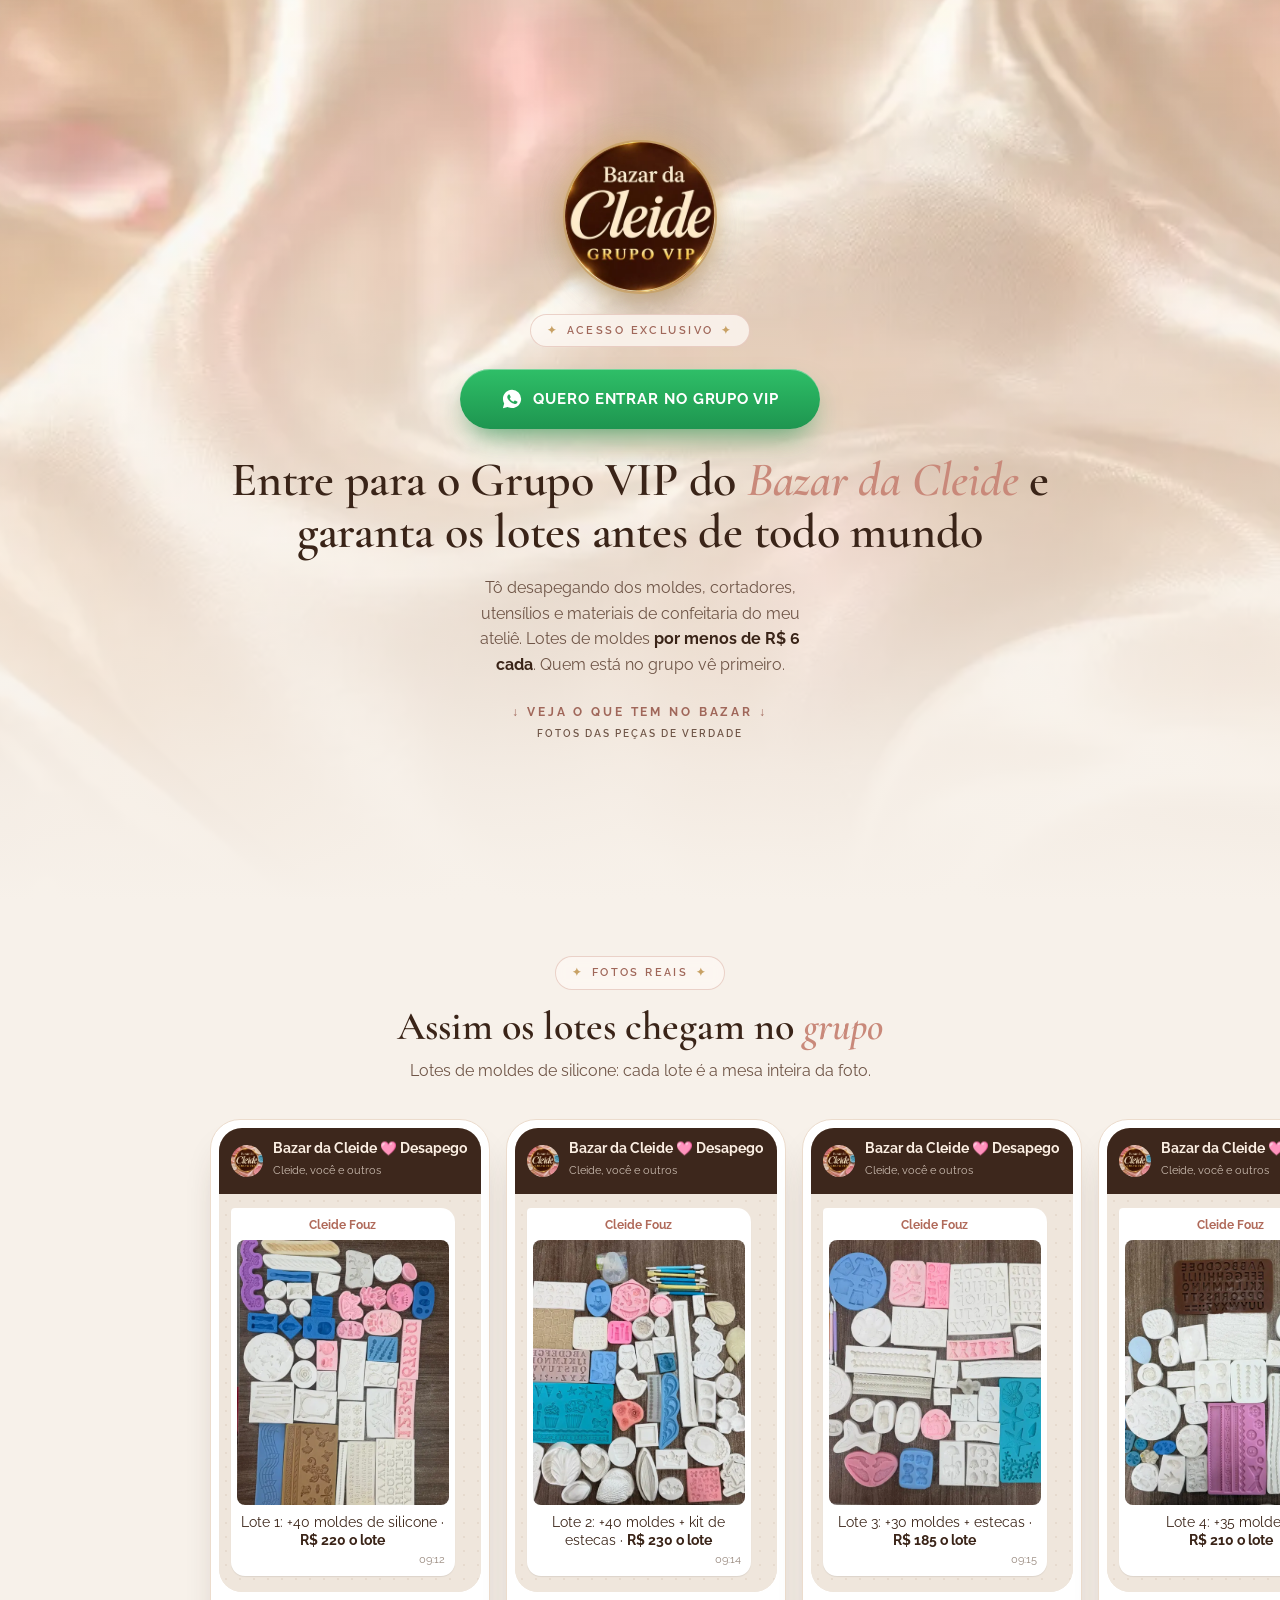
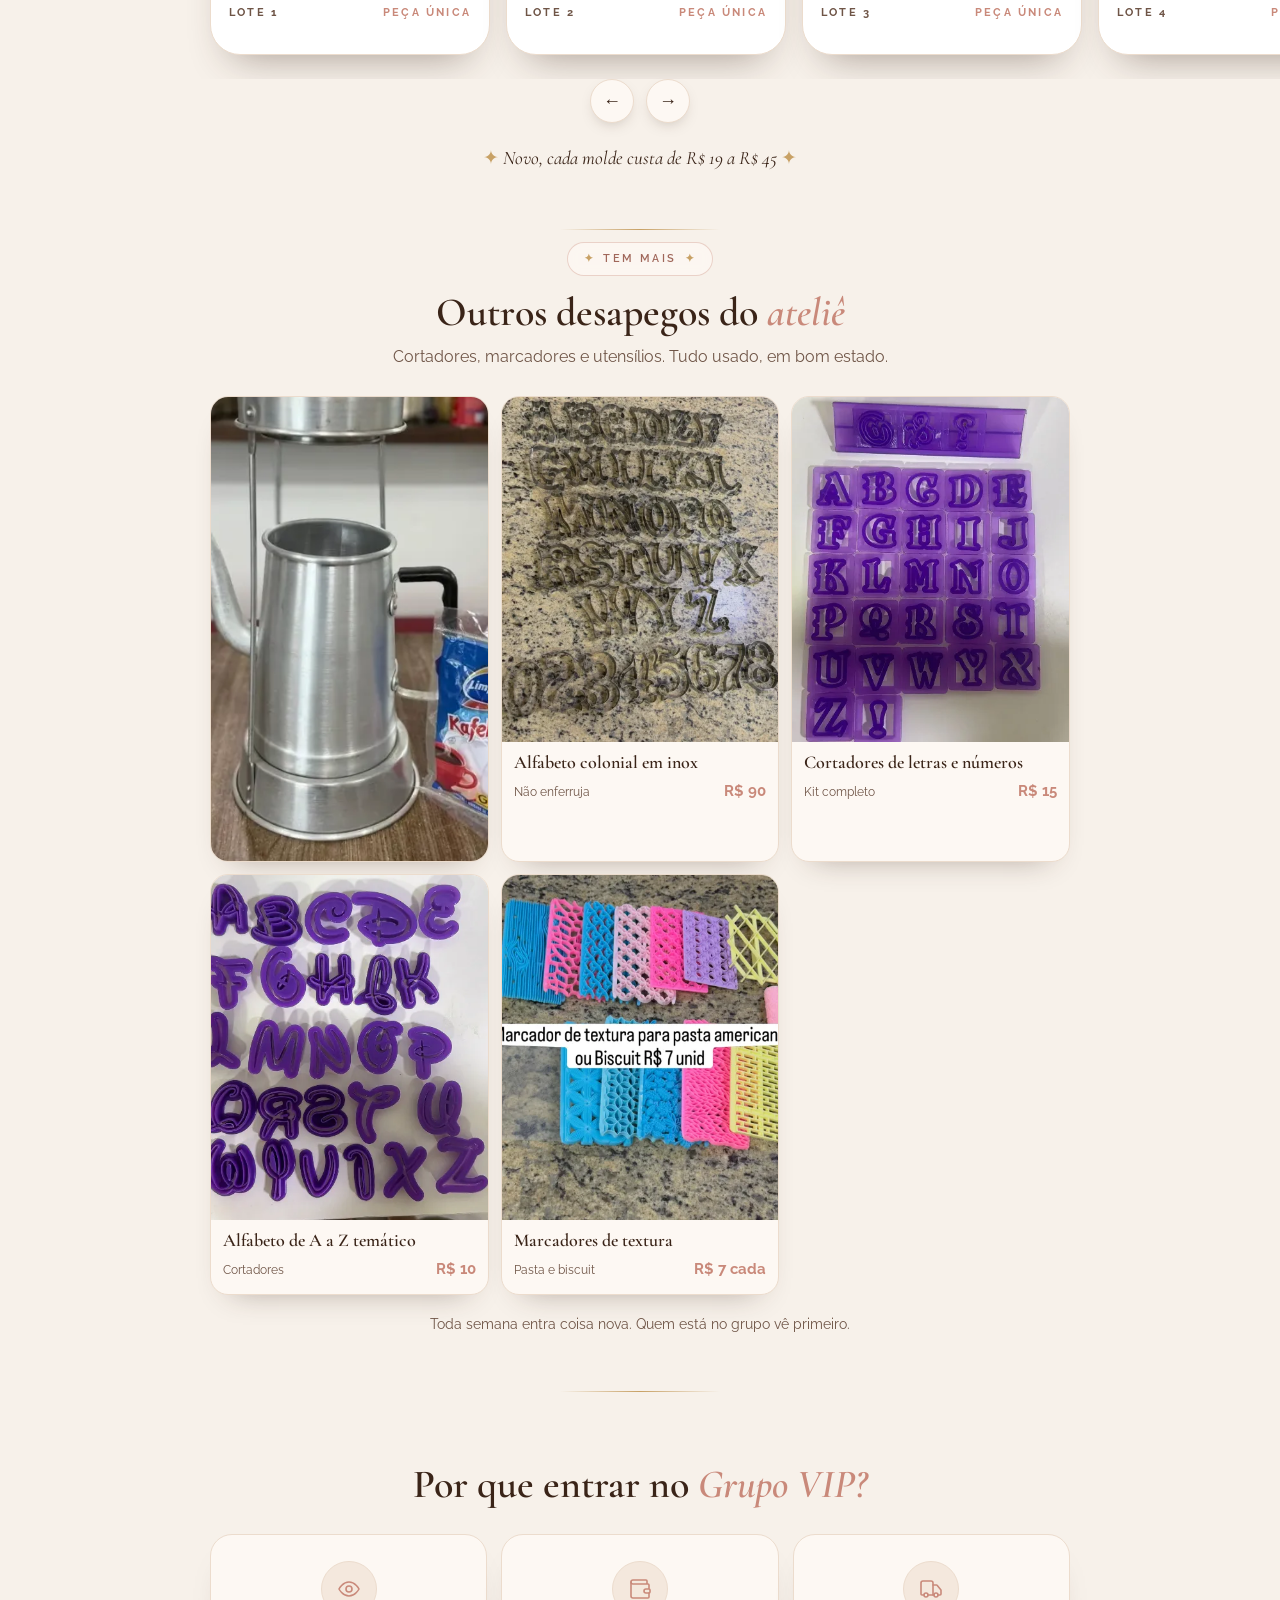
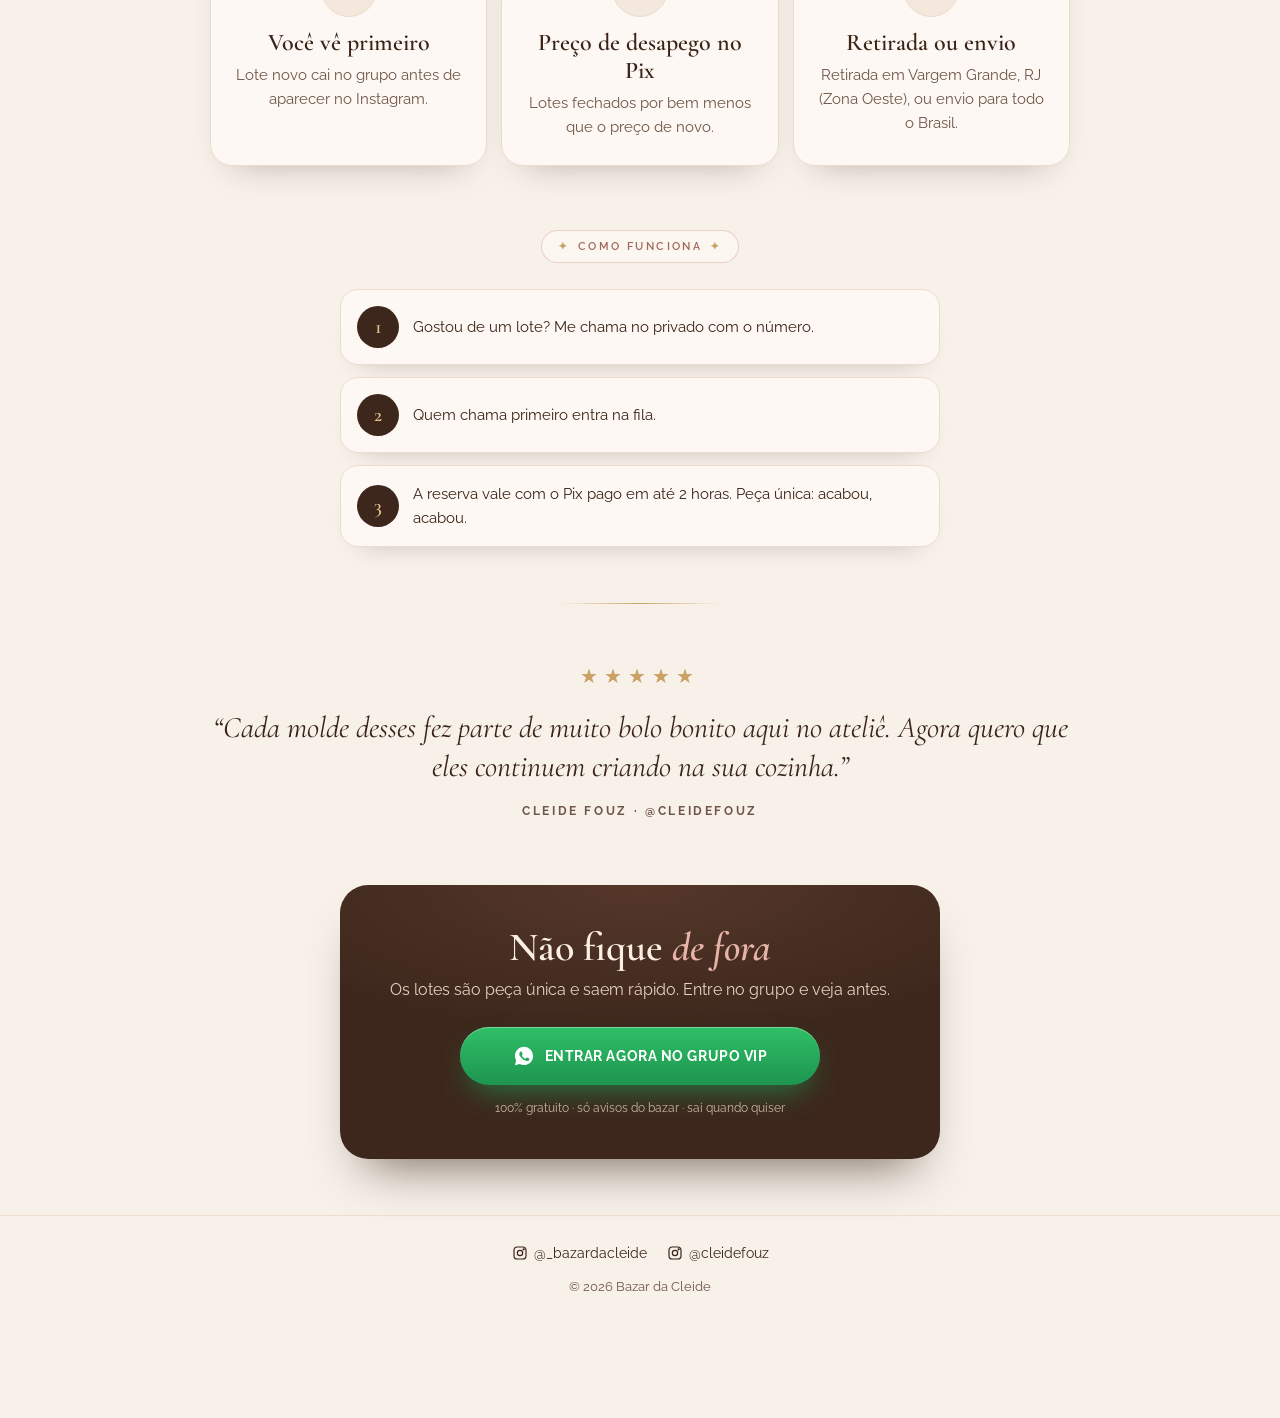
==== index.html @ f63dec1c "Página do Grupo VIP do Bazar da Cleide e imagens Co-Authored-By: Claude Opus 5.5 <noreply@anthropic." ====
<!doctype html>
<html lang="pt-BR">
<head>
<meta charset="utf-8">
<meta name="viewport" content="width=device-width, initial-scale=1, viewport-fit=cover">
<title>Bazar da Cleide · Grupo VIP no WhatsApp</title>
<meta name="description" content="Moldes, formas e materiais de confeitaria do ateliê da Cleide Fouz em lotes fechados, por menos de R$ 6 cada molde. Entre no Grupo VIP e veja primeiro.">
<meta name="theme-color" content="#f7f1ea">
<meta property="og:type" content="website">
<meta property="og:title" content="Grupo VIP · Bazar da Cleide">
<meta property="og:description" content="Lotes de moldes de confeitaria com preço de desapego. Quem está no grupo vê primeiro.">
<meta property="og:image" content="img/perfil.webp">
<link rel="preconnect" href="https://fonts.googleapis.com">
<link rel="preconnect" href="https://fonts.gstatic.com" crossorigin>
<link href="https://fonts.googleapis.com/css2?family=Cormorant+Garamond:ital,wght@0,500;0,600;0,700;1,500;1,600&family=Raleway:wght@400;500;600;700&display=swap" rel="stylesheet">
<link rel="preload" as="image" href="img/hero-seda.webp">

<script>
  /* ================= CONFIGURAÇÃO ================= */
  var GROUP_URL = "https://chat.whatsapp.com/COLE_AQUI";   // link de convite do grupo
  var PIXEL_ID  = "COLE_AQUI";                              // ID do pixel (conjunto de dados) da Meta
  /* ================================================ */
  var PIXEL_ON = /^\d{10,20}$/.test(PIXEL_ID);
  if (PIXEL_ON) {
    !function(f,b,e,v,n,t,s){if(f.fbq)return;n=f.fbq=function(){n.callMethod?
    n.callMethod.apply(n,arguments):n.queue.push(arguments)};if(!f._fbq)f._fbq=n;
    n.push=n;n.loaded=!0;n.version='2.0';n.queue=[];t=b.createElement(e);t.async=!0;
    t.src=v;s=b.getElementsByTagName(e)[0];s.parentNode.insertBefore(t,s)}(window,
    document,'script','https://connect.facebook.net/en_US/fbevents.js');
    fbq('init', PIXEL_ID);
    fbq('track', 'PageView');
  }
</script>

<style>
:root{
  --cream:#f7f1ea; --paper:#fdf8f3; --ink:#3a2418; --ink-soft:#6f5547;
  --rose:#c9897a; --rose-2:#e8b4a8; --gold:#c8a165; --line:#ecdccd;
  --wa:#25a85a; --wa-2:#1e9550; --choc:#3d271c;
}
*{box-sizing:border-box;margin:0;padding:0}
html{-webkit-text-size-adjust:100%;scroll-behavior:smooth}
body{background:var(--cream);color:var(--ink);font:16px/1.6 Raleway,-apple-system,"Segoe UI",Roboto,Arial,sans-serif;overflow-x:hidden}
img{display:block;max-width:100%}
.serif{font-family:"Cormorant Garamond",Georgia,serif}
em.accent{font-style:italic;color:var(--rose);font-weight:600}
.wrap{max-width:560px;margin:0 auto;padding:0 20px}

/* ---------- HERO ---------- */
.hero{position:relative;min-height:100svh;display:flex;align-items:center;text-align:center;overflow:hidden;isolation:isolate}
.hero-bg{position:absolute;inset:0;z-index:-2;background:url(img/hero-seda.webp) center/cover no-repeat;transform:scale(1.04);animation:drift 18s ease-in-out infinite alternate}
.hero::after{content:"";position:absolute;inset:0;z-index:-1;background:linear-gradient(180deg,rgba(247,241,234,.25) 0%,rgba(247,241,234,.55) 45%,rgba(247,241,234,.92) 85%,var(--cream) 100%)}
@keyframes drift{to{transform:scale(1.1) translate3d(-1.5%,1%,0)}}
.hero .wrap{padding-top:42px;padding-bottom:56px}

.seal{width:150px;height:150px;margin:0 auto 22px;border-radius:50%;object-fit:cover;
  box-shadow:0 0 0 2px rgba(200,161,101,.85),0 0 22px 4px rgba(232,190,120,.55),0 14px 34px -10px rgba(58,36,24,.6)}
.seal::before{content:"";position:absolute;inset:7px;border-radius:50%;border:1px solid rgba(232,200,150,.45)}
.seal span{display:block;color:#f2dcc0;font-family:"Cormorant Garamond",serif;line-height:1}
.seal .s1{font-size:11px;letter-spacing:.32em;text-transform:uppercase;color:#d8b98c}
.seal .s2{font-size:34px;font-style:italic;font-weight:600;margin:4px 0 5px;color:#fbe9d6}
.seal .s3{font-size:9px;letter-spacing:.34em;text-transform:uppercase;color:#d8b98c}

.pill{display:inline-flex;align-items:center;gap:8px;padding:7px 16px;border-radius:999px;font-size:11px;font-weight:600;letter-spacing:.22em;text-transform:uppercase;color:#a0675a;background:rgba(253,248,243,.8);border:1px solid rgba(201,137,122,.35);backdrop-filter:blur(6px)}
.pill i{font-style:normal;color:var(--gold)}

.btn{display:inline-flex;align-items:center;justify-content:center;gap:10px;text-decoration:none;color:#fff;font-weight:700;letter-spacing:.06em;text-transform:uppercase;font-size:15px;
  padding:18px 30px;border-radius:999px;background:linear-gradient(180deg,#2fbf68,var(--wa) 55%,var(--wa-2));
  box-shadow:0 14px 30px -10px rgba(30,149,80,.75),inset 0 1px 0 rgba(255,255,255,.35);transition:transform .15s ease}
.btn:active{transform:scale(.97)}
.btn svg{width:22px;height:22px;flex:none}
.btn.pulse{animation:glow 2.6s ease-in-out infinite}
@keyframes glow{0%,100%{box-shadow:0 14px 30px -10px rgba(30,149,80,.75),0 0 0 0 rgba(37,168,90,.35),inset 0 1px 0 rgba(255,255,255,.35)}50%{box-shadow:0 14px 30px -10px rgba(30,149,80,.75),0 0 0 12px rgba(37,168,90,0),inset 0 1px 0 rgba(255,255,255,.35)}}
.hero .btn{margin:22px 0 26px;width:100%;max-width:360px}

h1{font-family:"Cormorant Garamond",serif;font-weight:600;font-size:clamp(34px,9.6vw,48px);line-height:1.08;letter-spacing:-.005em}
.sub{margin:16px auto 0;max-width:34ch;color:var(--ink-soft);font-size:16px}
.sub b{color:var(--ink)}
.down{display:inline-block;margin-top:26px;text-decoration:none;font-size:12px;font-weight:700;letter-spacing:.24em;color:#a0675a}
.down small{display:block;font-size:10px;font-weight:600;letter-spacing:.2em;color:var(--ink-soft);margin-top:3px}

/* ---------- SECTIONS ---------- */
section{padding:56px 0}
.center{text-align:center}
h2{font-family:"Cormorant Garamond",serif;font-weight:600;font-size:clamp(30px,8vw,40px);line-height:1.1;margin-top:14px}
.lede{color:var(--ink-soft);margin-top:10px}
.rule{width:160px;height:1px;margin:0 auto;background:linear-gradient(90deg,transparent,var(--gold),transparent)}

/* carrossel em formato de celular */
.carousel{position:relative;margin-top:30px}
.track{display:flex;gap:16px;overflow-x:auto;scroll-snap-type:x mandatory;padding:6px 20px 24px;scrollbar-width:none;-webkit-overflow-scrolling:touch}
.track::-webkit-scrollbar{display:none}
.phone{flex:0 0 78%;max-width:300px;scroll-snap-align:center;border-radius:30px;padding:8px;background:#fff;border:1px solid var(--line);box-shadow:0 22px 40px -22px rgba(58,36,24,.45)}
.screen{border-radius:23px;overflow:hidden;background:#efe6dc}
.wa-top{display:flex;align-items:center;gap:10px;padding:12px 12px;background:var(--choc);color:#fbeee2}
.wa-ava{width:32px;height:32px;border-radius:50%;flex:none;display:grid;place-items:center;font-family:"Cormorant Garamond",serif;font-style:italic;font-weight:700;font-size:16px;color:var(--choc);background:linear-gradient(135deg,#f3d6cb,#e8b4a8)}
.wa-top>div{min-width:0;text-align:left}
.wa-top b{display:block;font-size:13.5px;line-height:1.2;white-space:nowrap;overflow:hidden;text-overflow:ellipsis}
.wa-top small{font-size:11px;opacity:.75}
.wa-body{padding:14px 12px 16px;background-color:#efe6dc;background-image:radial-gradient(rgba(150,110,80,.10) 1px,transparent 1.2px);background-size:14px 14px}
.bubble{background:#fff;border-radius:4px 14px 14px 14px;padding:6px 6px 8px;box-shadow:0 1px 1px rgba(0,0,0,.08);max-width:94%}
.bubble .who{font-size:11.5px;font-weight:700;color:#b06a5a;padding:2px 4px 6px}
.bubble img{width:100%;height:auto;aspect-ratio:4/5;object-fit:cover;border-radius:8px;background:#e9dfd3}
.bubble p{font-size:13.5px;padding:8px 4px 0;line-height:1.35}
.bubble p strong{white-space:nowrap}
.bubble time{display:block;text-align:right;font-size:10.5px;color:#9a8b80;padding:2px 4px 0}
.phone-foot{display:flex;justify-content:space-between;padding:12px 10px 6px;font-size:11px;font-weight:700;letter-spacing:.2em;text-transform:uppercase;color:var(--ink-soft)}
.phone-foot span:last-child{color:var(--rose)}
.arrows{display:flex;justify-content:center;gap:12px}
.arrows button{width:44px;height:44px;border-radius:50%;border:1px solid var(--line);background:var(--paper);color:var(--ink);font-size:18px;cursor:pointer;box-shadow:0 6px 16px -8px rgba(58,36,24,.35)}
.note{margin-top:20px;font-family:"Cormorant Garamond",serif;font-style:italic;font-size:19px;color:var(--ink)}
.note i{font-style:normal;color:var(--gold)}

.cards{display:grid;gap:14px;margin-top:28px}
.card{background:var(--paper);border:1px solid var(--line);border-radius:22px;padding:26px 22px;text-align:center;box-shadow:0 18px 34px -24px rgba(58,36,24,.4)}
.ic{width:56px;height:56px;margin:0 auto 12px;border-radius:50%;display:grid;place-items:center;background:#f4e8dd;border:1px solid var(--line);color:var(--rose)}
.ic svg{width:24px;height:24px}
.card h3{font-family:"Cormorant Garamond",serif;font-weight:600;font-size:24px;line-height:1.15}
.card p{color:var(--ink-soft);font-size:15px;margin-top:6px}

.steps{display:grid;gap:12px;margin-top:26px;text-align:left}
.step{display:flex;gap:14px;align-items:center;background:var(--paper);border:1px solid var(--line);border-radius:18px;padding:16px;box-shadow:0 14px 28px -22px rgba(58,36,24,.4)}
.step .n{flex:none;width:42px;height:42px;border-radius:50%;display:grid;place-items:center;background:var(--choc);color:#e3c08e;font-family:"Cormorant Garamond",serif;font-weight:600;font-size:20px}
.step p{font-size:15px}

.quote{font-family:"Cormorant Garamond",serif;font-style:italic;font-size:clamp(23px,6.4vw,30px);line-height:1.3;margin-top:16px}
.stars{color:var(--gold);letter-spacing:6px;font-size:20px}
.sig{margin-top:16px;font-size:12px;font-weight:700;letter-spacing:.22em;text-transform:uppercase;color:var(--ink-soft)}

.final{background:radial-gradient(120% 90% at 50% 0%,#55372a 0%,var(--choc) 60%);color:#f8ebde;border-radius:28px;padding:40px 22px;text-align:center;box-shadow:0 30px 50px -26px rgba(58,36,24,.7)}
.final h2{margin-top:0;color:#fbefe3}
.final h2 em{color:var(--rose-2)}
.final p{color:#e6d3c3;margin-top:8px}
.final .btn{margin-top:24px;width:100%;max-width:360px;font-size:14px;letter-spacing:.04em;padding:18px 18px;white-space:nowrap}
.final small{display:block;margin-top:14px;font-size:12px;color:#cdb6a3}

footer{border-top:1px solid var(--line);padding:26px 0 120px;text-align:center;font-size:14px;color:var(--ink-soft)}
footer a{color:var(--ink);text-decoration:none;display:inline-flex;align-items:center;gap:6px;margin:0 8px}
footer svg{width:16px;height:16px}
footer p{margin-top:10px;font-size:13px}


/* outros desapegos */
.grid{display:grid;grid-template-columns:1fr 1fr;gap:12px;margin-top:26px;text-align:left}
.item{background:var(--paper);border:1px solid var(--line);border-radius:18px;overflow:hidden;box-shadow:0 16px 30px -22px rgba(58,36,24,.45)}
.item img{width:100%;height:auto;aspect-ratio:4/5;object-fit:cover;background:#e9dfd3}
.item div{padding:10px 12px 13px}
.item h3{font-family:"Cormorant Garamond",serif;font-weight:600;font-size:18px;line-height:1.15}
.item p{display:flex;justify-content:space-between;align-items:baseline;margin-top:6px;font-size:12px;color:var(--ink-soft)}
.item p b{font-size:15px;color:var(--rose);font-weight:700}
.item.wide{grid-column:1/-1;display:grid;grid-template-columns:44% 1fr}
.item.wide img{height:100%;aspect-ratio:auto}
.item.wide div{display:flex;flex-direction:column;justify-content:center}
.more{margin-top:18px;font-size:14px;color:var(--ink-soft)}
@media (min-width:760px){.grid{grid-template-columns:repeat(3,1fr)}.item.wide{grid-column:auto;display:block}}

/* barra fixa */
.sticky{position:fixed;left:0;right:0;bottom:0;z-index:20;padding:12px 16px calc(12px + env(safe-area-inset-bottom));
  background:linear-gradient(to top,rgba(247,241,234,.98) 60%,rgba(247,241,234,0));transform:translateY(110%);transition:transform .3s ease}
.sticky.on{transform:none}
.sticky .btn{width:100%;max-width:520px;margin:0 auto;display:flex;padding:16px 20px;font-size:14px}

/* animação de entrada */
.reveal{opacity:0;transform:translateY(22px);transition:opacity .8s ease,transform .8s ease}
.reveal.in{opacity:1;transform:none}
@media (prefers-reduced-motion:reduce){.reveal{opacity:1;transform:none;transition:none}.hero-bg,.btn.pulse{animation:none}}

@media (min-width:760px){
  .wrap{max-width:900px}
  .cards{grid-template-columns:repeat(3,1fr)}
  .steps,.final{max-width:600px;margin-left:auto;margin-right:auto}
  .track{justify-content:flex-start;padding-left:calc(50% - 450px + 20px)}
  .phone{flex-basis:280px}
  .sticky{display:none}
}
</style>
</head>
<body>

<header class="hero">
  <div class="hero-bg" aria-hidden="true"></div>
  <div class="wrap">
    <img class="seal reveal" src="img/selo.webp" width="320" height="320" alt="Bazar da Cleide · Grupo VIP" fetchpriority="high">
    <span class="pill reveal"><i>✦</i> Acesso exclusivo <i>✦</i></span><br>
    <a class="btn pulse js-join reveal" id="heroBtn" href="#">
      <svg viewBox="0 0 24 24" fill="currentColor" aria-hidden="true"><path d="M12.04 2C6.58 2 2.13 6.45 2.13 11.91c0 1.75.46 3.45 1.32 4.95L2.05 22l5.25-1.38a9.9 9.9 0 0 0 4.74 1.21h.01c5.46 0 9.91-4.45 9.91-9.91A9.85 9.85 0 0 0 12.04 2Zm5.8 14.04c-.24.68-1.42 1.3-1.95 1.35-.5.05-.97.23-3.27-.68-2.77-1.09-4.52-3.92-4.66-4.1-.13-.18-1.11-1.48-1.11-2.82 0-1.34.7-2 .95-2.27.24-.27.53-.34.71-.34h.51c.16 0 .38-.06.6.46.23.54.77 1.87.84 2 .07.14.11.3.02.48-.09.18-.14.3-.27.45-.14.16-.29.36-.41.48-.14.14-.28.29-.12.56.16.27.71 1.17 1.52 1.9 1.05.93 1.93 1.22 2.2 1.36.27.14.43.11.59-.07.16-.18.68-.79.86-1.06.18-.27.36-.23.61-.14.25.09 1.58.75 1.85.88.27.14.45.2.52.32.07.11.07.66-.17 1.33Z"/></svg>
      Quero entrar no Grupo VIP
    </a>
    <h1 class="reveal">Entre para o Grupo VIP do <em class="accent">Bazar da Cleide</em> e garanta os lotes antes de todo mundo</h1>
    <p class="sub reveal">Tô desapegando dos moldes, cortadores, utensílios e materiais de confeitaria do meu ateliê. Lotes de moldes <b>por menos de R$ 6 cada</b>. Quem está no grupo vê primeiro.</p>
    <a class="down reveal" href="#lotes">↓ VEJA O QUE TEM NO BAZAR ↓<small>FOTOS DAS PEÇAS DE VERDADE</small></a>
  </div>
</header>

<section id="lotes" class="center">
  <div class="wrap">
    <span class="pill reveal"><i>✦</i> Fotos reais <i>✦</i></span>
    <h2 class="reveal">Assim os lotes chegam no <em class="accent">grupo</em></h2>
    <p class="lede reveal">Lotes de moldes de silicone: cada lote é a mesa inteira da foto.</p>
  </div>
  <div class="carousel reveal">
    <div class="track" id="track"></div>
    <div class="arrows"><button type="button" id="prev" aria-label="Lote anterior">←</button><button type="button" id="next" aria-label="Próximo lote">→</button></div>
  </div>
  <p class="note reveal"><i>✦</i> Novo, cada molde custa de R$ 19 a R$ 45 <i>✦</i></p>
</section>

<div class="rule"></div>

<section class="center" style="padding-top:12px">
  <div class="wrap">
    <span class="pill reveal"><i>✦</i> Tem mais <i>✦</i></span>
    <h2 class="reveal">Outros desapegos do <em class="accent">ateliê</em></h2>
    <p class="lede reveal">Cortadores, marcadores e utensílios. Tudo usado, em bom estado.</p>
    <div class="grid">
      <article class="item wide reveal"><img src="img/item-cafe.webp" width="432" height="540" alt="Kit café coado 5 litros com chaleira, suporte e coador" loading="lazy"><div><h3>Kit café coado 5 litros</h3><p style="display:block">Chaleira + suporte + coador. Ideal pra festa, igreja e evento.</p><p><span>Peça única</span><b>R$ 150</b></p></div></article>
      <article class="item reveal"><img src="img/item-alfabeto-inox.webp" width="432" height="540" alt="Alfabeto colonial de cortadores em inox" loading="lazy"><div><h3>Alfabeto colonial em inox</h3><p><span>Não enferruja</span><b>R$ 90</b></p></div></article>
      <article class="item reveal"><img src="img/item-cortadores-letras-numeros.webp" width="432" height="540" alt="Kit de cortadores de letras e números" loading="lazy"><div><h3>Cortadores de letras e números</h3><p><span>Kit completo</span><b>R$ 15</b></p></div></article>
      <article class="item reveal"><img src="img/item-alfabeto-tematico.webp" width="432" height="540" alt="Cortadores de plástico do alfabeto de A a Z" loading="lazy"><div><h3>Alfabeto de A a Z temático</h3><p><span>Cortadores</span><b>R$ 10</b></p></div></article>
      <article class="item reveal"><img src="img/item-marcadores-textura.webp" width="432" height="540" alt="Marcadores de textura para pasta americana e biscuit" loading="lazy"><div><h3>Marcadores de textura</h3><p><span>Pasta e biscuit</span><b>R$ 7 cada</b></p></div></article>
    </div>
    <p class="more reveal">Toda semana entra coisa nova. Quem está no grupo vê primeiro.</p>
  </div>
</section>

<div class="rule"></div>

<section class="center">
  <div class="wrap">
    <h2 class="reveal">Por que entrar no <em class="accent">Grupo VIP?</em></h2>
    <div class="cards">
      <div class="card reveal"><div class="ic"><svg viewBox="0 0 24 24" fill="none" stroke="currentColor" stroke-width="1.6" stroke-linecap="round" stroke-linejoin="round"><path d="M2 12s3.6-7 10-7 10 7 10 7-3.6 7-10 7S2 12 2 12Z"/><circle cx="12" cy="12" r="3"/></svg></div><h3>Você vê primeiro</h3><p>Lote novo cai no grupo antes de aparecer no Instagram.</p></div>
      <div class="card reveal"><div class="ic"><svg viewBox="0 0 24 24" fill="none" stroke="currentColor" stroke-width="1.6" stroke-linecap="round" stroke-linejoin="round"><path d="M19 7V4a1 1 0 0 0-1-1H5a2 2 0 0 0 0 4h15a1 1 0 0 1 1 1v4h-3a2 2 0 0 0 0 4h3a1 1 0 0 0 1-1v-2a1 1 0 0 0-1-1"/><path d="M3 5v14a2 2 0 0 0 2 2h15a1 1 0 0 0 1-1v-4"/></svg></div><h3>Preço de desapego no Pix</h3><p>Lotes fechados por bem menos que o preço de novo.</p></div>
      <div class="card reveal"><div class="ic"><svg viewBox="0 0 24 24" fill="none" stroke="currentColor" stroke-width="1.6" stroke-linecap="round" stroke-linejoin="round"><path d="M14 18V6a2 2 0 0 0-2-2H4a2 2 0 0 0-2 2v11a1 1 0 0 0 1 1h2"/><path d="M15 18H9"/><path d="M19 18h2a1 1 0 0 0 1-1v-3.65a1 1 0 0 0-.22-.62l-3.48-4.35A1 1 0 0 0 17.52 8H14"/><circle cx="17" cy="18" r="2"/><circle cx="7" cy="18" r="2"/></svg></div><h3>Retirada ou envio</h3><p>Retirada em Vargem Grande, RJ (Zona Oeste), ou envio para todo o Brasil.</p></div>
    </div>
  </div>
</section>

<section class="center" style="padding-top:8px">
  <div class="wrap">
    <span class="pill reveal"><i>✦</i> Como funciona <i>✦</i></span>
    <div class="steps">
      <div class="step reveal"><span class="n">1</span><p>Gostou de um lote? Me chama no privado com o número.</p></div>
      <div class="step reveal"><span class="n">2</span><p>Quem chama primeiro entra na fila.</p></div>
      <div class="step reveal"><span class="n">3</span><p>A reserva vale com o Pix pago em até 2 horas. Peça única: acabou, acabou.</p></div>
    </div>
  </div>
</section>

<div class="rule"></div>

<section class="center">
  <div class="wrap">
    <div class="stars reveal">★★★★★</div>
    <p class="quote reveal">“Cada molde desses fez parte de muito bolo bonito aqui no ateliê. Agora quero que eles continuem criando na sua cozinha.”</p>
    <p class="sig reveal">Cleide Fouz · @cleidefouz</p>
  </div>
</section>

<section style="padding-top:8px">
  <div class="wrap">
    <div class="final reveal">
      <h2>Não fique <em>de fora</em></h2>
      <p>Os lotes são peça única e saem rápido. Entre no grupo e veja antes.</p>
      <a class="btn pulse js-join" href="#">
        <svg viewBox="0 0 24 24" fill="currentColor" aria-hidden="true"><path d="M12.04 2C6.58 2 2.13 6.45 2.13 11.91c0 1.75.46 3.45 1.32 4.95L2.05 22l5.25-1.38a9.9 9.9 0 0 0 4.74 1.21h.01c5.46 0 9.91-4.45 9.91-9.91A9.85 9.85 0 0 0 12.04 2Zm5.8 14.04c-.24.68-1.42 1.3-1.95 1.35-.5.05-.97.23-3.27-.68-2.77-1.09-4.52-3.92-4.66-4.1-.13-.18-1.11-1.48-1.11-2.82 0-1.34.7-2 .95-2.27.24-.27.53-.34.71-.34h.51c.16 0 .38-.06.6.46.23.54.77 1.87.84 2 .07.14.11.3.02.48-.09.18-.14.3-.27.45-.14.16-.29.36-.41.48-.14.14-.28.29-.12.56.16.27.71 1.17 1.52 1.9 1.05.93 1.93 1.22 2.2 1.36.27.14.43.11.59-.07.16-.18.68-.79.86-1.06.18-.27.36-.23.61-.14.25.09 1.58.75 1.85.88.27.14.45.2.52.32.07.11.07.66-.17 1.33Z"/></svg>
        Entrar agora no Grupo VIP
      </a>
      <small>100% gratuito · só avisos do bazar · sai quando quiser</small>
    </div>
  </div>
</section>

<footer>
  <a href="https://www.instagram.com/_bazardacleide/" target="_blank" rel="noopener"><svg viewBox="0 0 24 24" fill="none" stroke="currentColor" stroke-width="1.8"><rect x="3" y="3" width="18" height="18" rx="5"/><circle cx="12" cy="12" r="4"/><circle cx="17.5" cy="6.5" r=".8" fill="currentColor"/></svg>@_bazardacleide</a>
  <a href="https://www.instagram.com/cleidefouz/" target="_blank" rel="noopener"><svg viewBox="0 0 24 24" fill="none" stroke="currentColor" stroke-width="1.8"><rect x="3" y="3" width="18" height="18" rx="5"/><circle cx="12" cy="12" r="4"/><circle cx="17.5" cy="6.5" r=".8" fill="currentColor"/></svg>@cleidefouz</a>
  <p>© 2026 Bazar da Cleide</p>
</footer>

<div class="sticky" id="sticky"><a class="btn js-join" href="#">
  <svg viewBox="0 0 24 24" fill="currentColor" aria-hidden="true"><path d="M12.04 2C6.58 2 2.13 6.45 2.13 11.91c0 1.75.46 3.45 1.32 4.95L2.05 22l5.25-1.38a9.9 9.9 0 0 0 4.74 1.21h.01c5.46 0 9.91-4.45 9.91-9.91A9.85 9.85 0 0 0 12.04 2Zm5.8 14.04c-.24.68-1.42 1.3-1.95 1.35-.5.05-.97.23-3.27-.68-2.77-1.09-4.52-3.92-4.66-4.1-.13-.18-1.11-1.48-1.11-2.82 0-1.34.7-2 .95-2.27.24-.27.53-.34.71-.34h.51c.16 0 .38-.06.6.46.23.54.77 1.87.84 2 .07.14.11.3.02.48-.09.18-.14.3-.27.45-.14.16-.29.36-.41.48-.14.14-.28.29-.12.56.16.27.71 1.17 1.52 1.9 1.05.93 1.93 1.22 2.2 1.36.27.14.43.11.59-.07.16-.18.68-.79.86-1.06.18-.27.36-.23.61-.14.25.09 1.58.75 1.85.88.27.14.45.2.52.32.07.11.07.66-.17 1.33Z"/></svg>
  Entrar no Grupo VIP</a></div>

<script>
(function(){
  var LOTES = [
    ["+40 moldes de silicone", "R$ 220"],
    ["+40 moldes + kit de estecas", "R$ 230"],
    ["+30 moldes + estecas", "R$ 185"],
    ["+35 moldes", "R$ 210"],
    ["+35 moldes + estecas + tapete de textura", "R$ 199"],
    ["+30 moldes + 9 estecas", "R$ 190"]
  ];
  var horas = ["09:12","09:14","09:15","09:17","09:18","09:20"];
  var track = document.getElementById('track'), html = '';
  LOTES.forEach(function(l,i){
    var n = i+1;
    html += '<article class="phone"><div class="screen">'+
      '<div class="wa-top"><img class="wa-ava" src="img/perfil.webp" width="32" height="32" alt="" loading="lazy"><div><b>Bazar da Cleide 🩷 Desapego</b><small>Cleide, você e outros</small></div></div>'+
      '<div class="wa-body"><div class="bubble"><div class="who">Cleide Fouz</div>'+
      '<img src="img/lote'+n+'.webp" width="560" height="700" alt="Foto real do lote '+n+'"'+(n>1?' loading="lazy"':'')+'>'+
      '<p>Lote '+n+': '+l[0]+' · <strong>'+l[1]+' o lote</strong></p><time>'+horas[i]+'</time></div></div>'+
      '</div><div class="phone-foot"><span>Lote '+n+'</span><span>Peça única</span></div></article>';
  });
  track.innerHTML = html;
  function step(d){ var c = track.querySelector('.phone'); track.scrollBy({left:d*(c.offsetWidth+16),behavior:'smooth'}); }
  document.getElementById('prev').onclick = function(){step(-1)};
  document.getElementById('next').onclick = function(){step(1)};

  // botões -> pixel + WhatsApp
  var sent = false;
  document.querySelectorAll('.js-join').forEach(function(a){
    a.href = GROUP_URL;
    a.addEventListener('click', function(e){
      e.preventDefault();
      if (PIXEL_ON && window.fbq && !sent){
        sent = true;
        fbq('track','Lead',{content_name:'Grupo VIP WhatsApp Bazar da Cleide'});
        fbq('track','Contact');
      }
      setTimeout(function(){ window.location.href = GROUP_URL; }, 300);
    });
  });

  // animações e barra fixa
  if ('IntersectionObserver' in window){
    var io = new IntersectionObserver(function(es){ es.forEach(function(e){ if(e.isIntersecting){ e.target.classList.add('in'); io.unobserve(e.target);} }); },{threshold:.12});
    document.querySelectorAll('.reveal').forEach(function(el){ io.observe(el); });
    var sticky = document.getElementById('sticky');
    new IntersectionObserver(function(es){ var e=es[0]; sticky.classList.toggle('on', !e.isIntersecting && e.boundingClientRect.top < 0); }).observe(document.getElementById('heroBtn'));
  } else {
    document.querySelectorAll('.reveal').forEach(function(el){ el.classList.add('in'); });
  }
})();
</script>
</body>
</html>
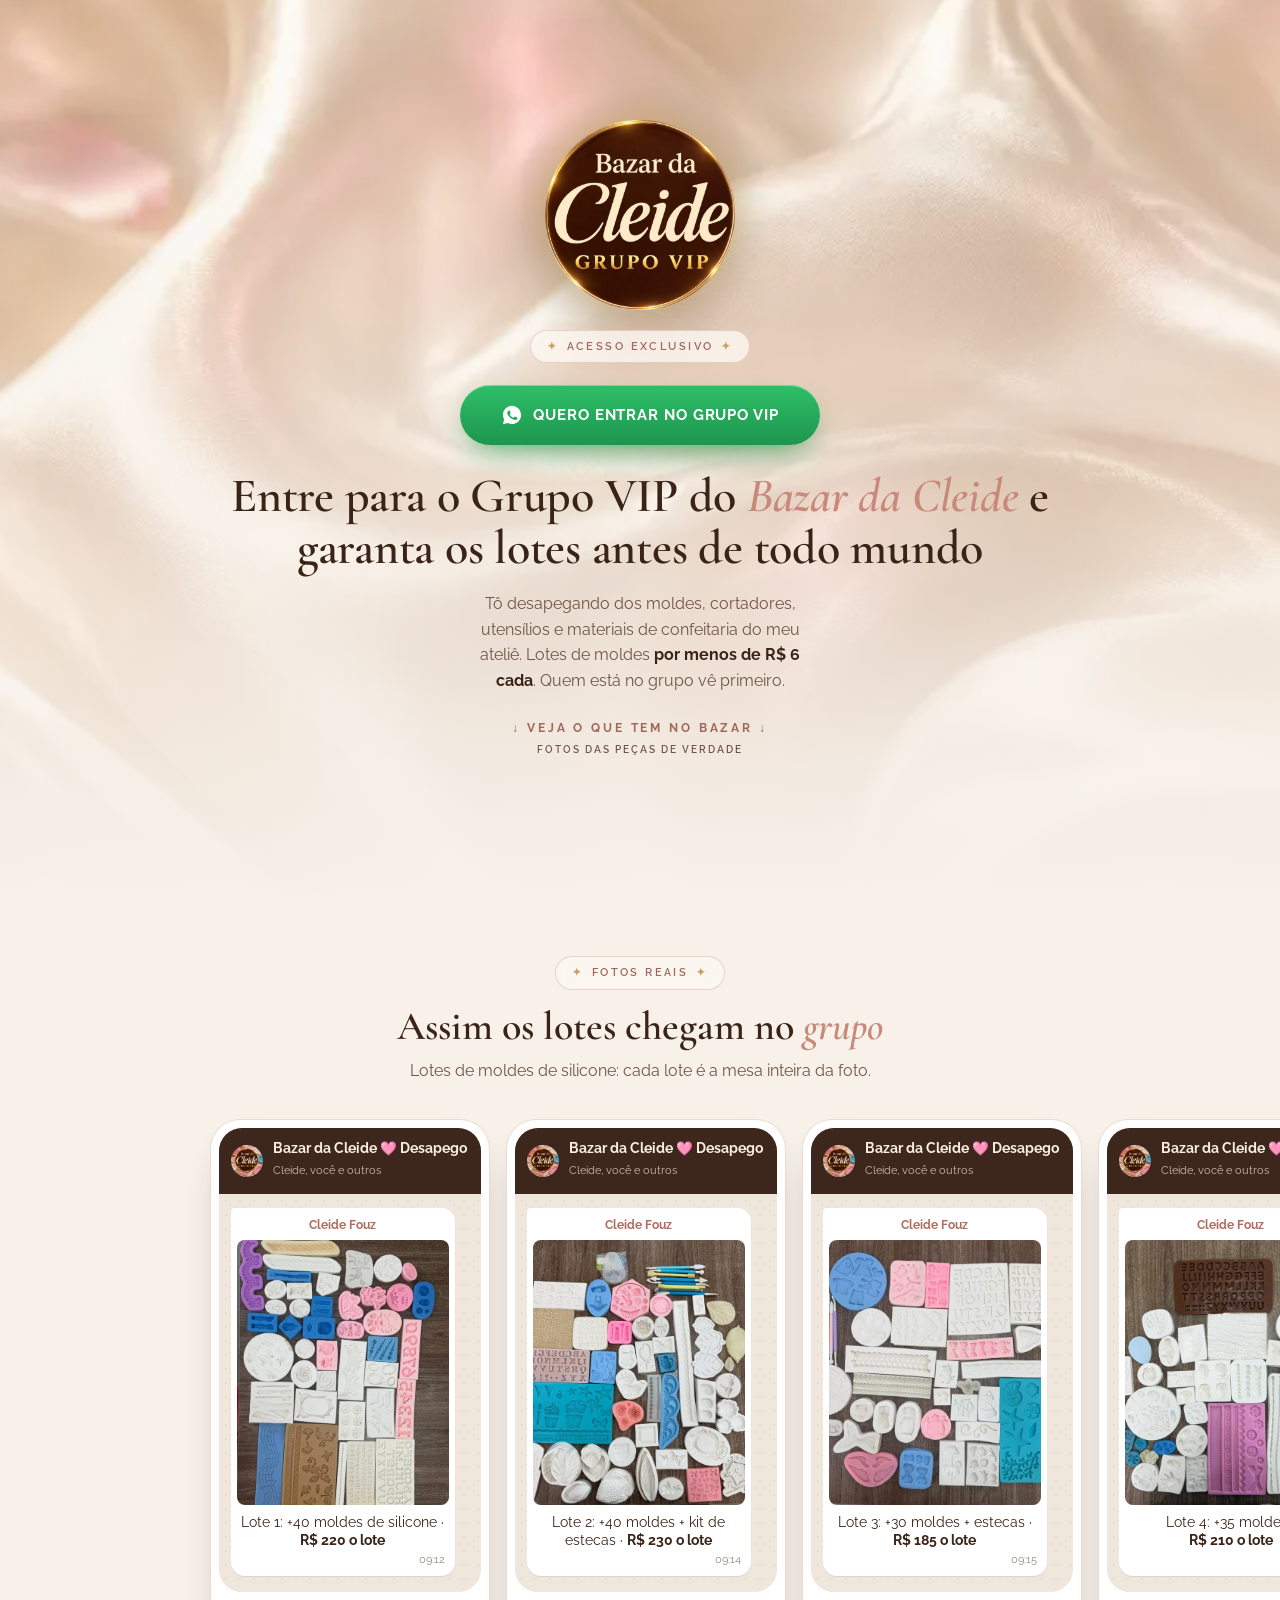
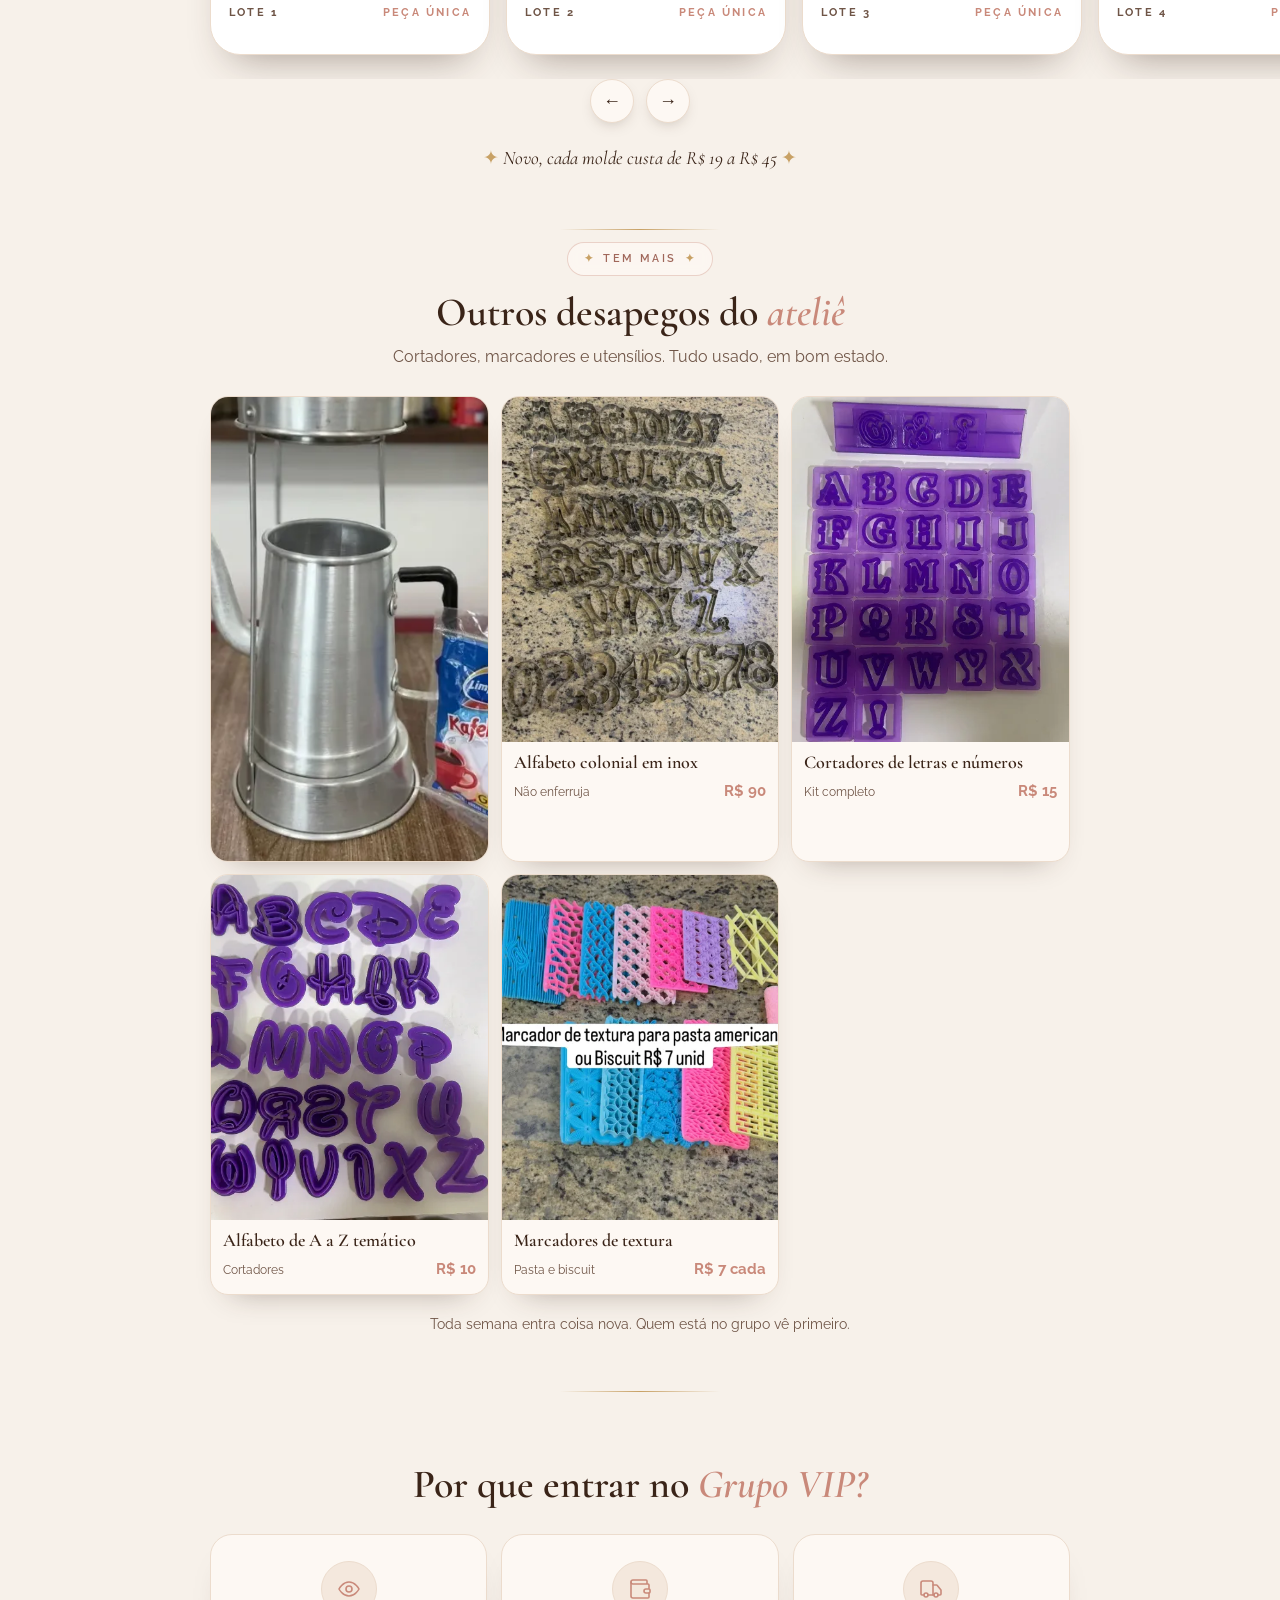
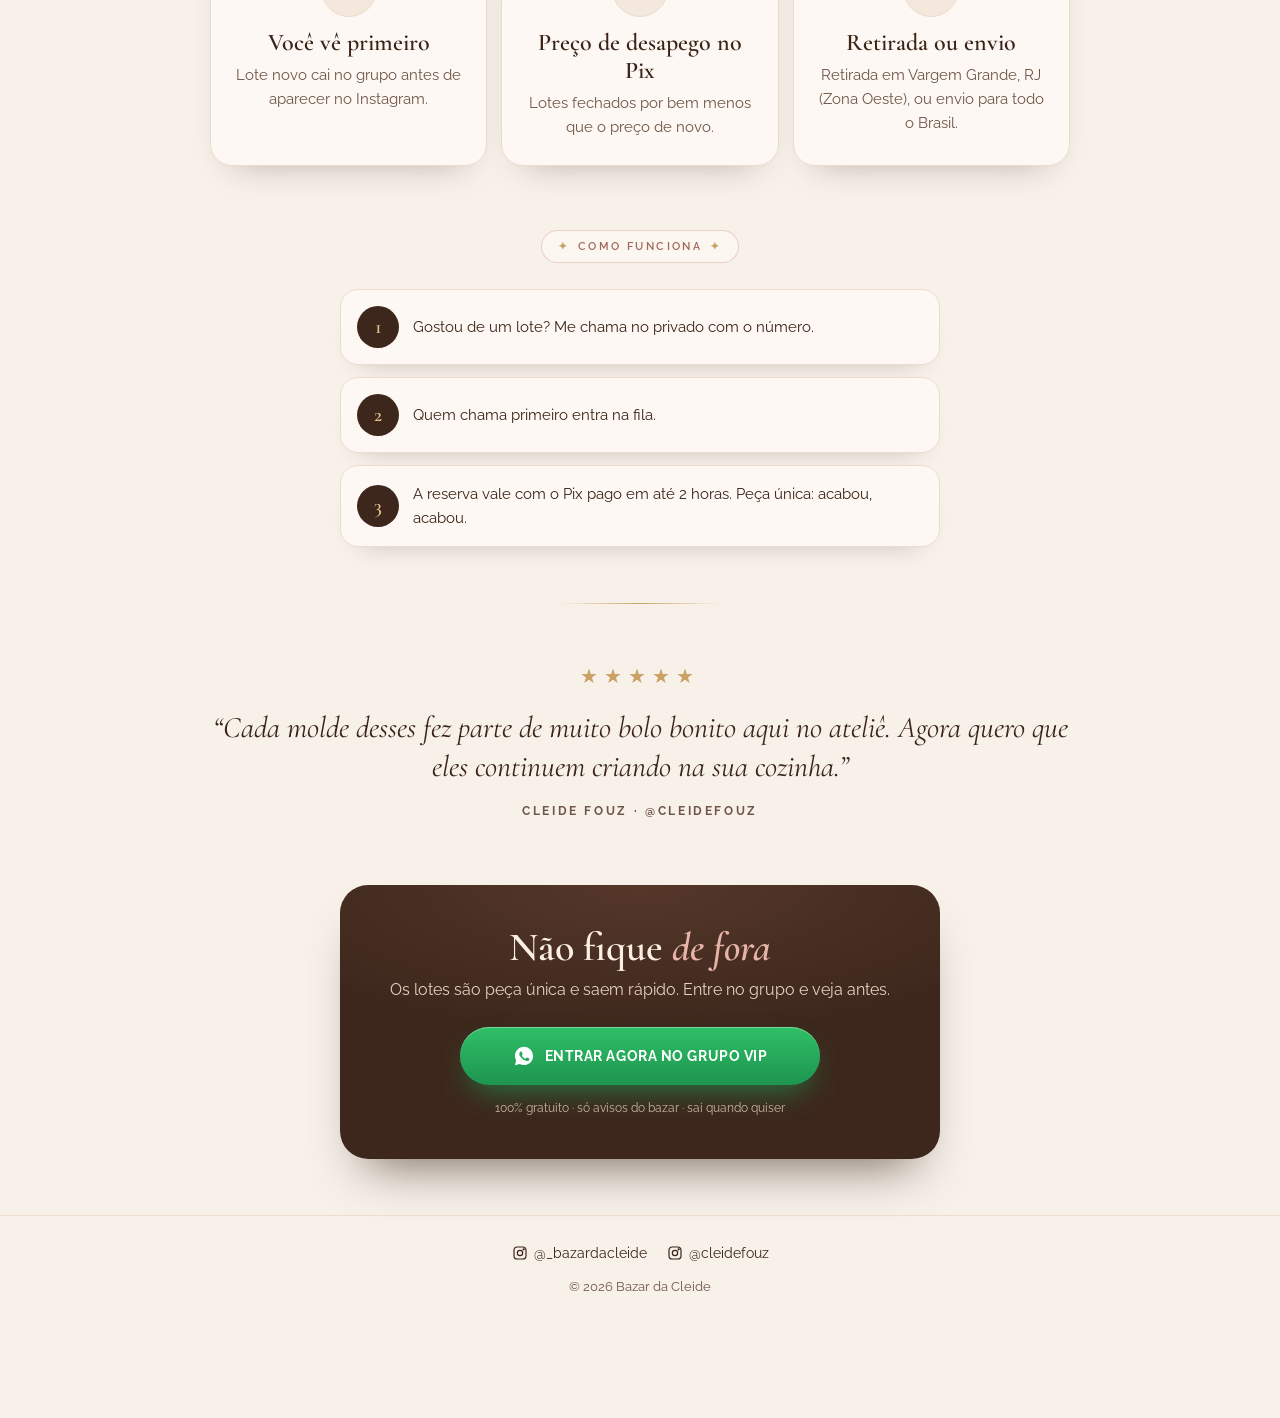
==== commit e315ef6b: "Selo redondo sem corte, maior, e hero em tela cheia Co-Authored-By: Claude Opus 5.5 <noreply@anthrop" ====
--- a/index.html
+++ b/index.html
@@ -39,7 +39,8 @@
   --wa:#25a85a; --wa-2:#1e9550; --choc:#3d271c;
 }
 *{box-sizing:border-box;margin:0;padding:0}
-html{-webkit-text-size-adjust:100%;scroll-behavior:smooth}
+html{-webkit-text-size-adjust:100%;scroll-behavior:smooth;background:var(--cream)}
+html,body{width:100%;min-height:100%;margin:0}
 body{background:var(--cream);color:var(--ink);font:16px/1.6 Raleway,-apple-system,"Segoe UI",Roboto,Arial,sans-serif;overflow-x:hidden}
 img{display:block;max-width:100%}
 .serif{font-family:"Cormorant Garamond",Georgia,serif}
@@ -51,15 +52,10 @@
 .hero-bg{position:absolute;inset:0;z-index:-2;background:url(img/hero-seda.webp) center/cover no-repeat;transform:scale(1.04);animation:drift 18s ease-in-out infinite alternate}
 .hero::after{content:"";position:absolute;inset:0;z-index:-1;background:linear-gradient(180deg,rgba(247,241,234,.25) 0%,rgba(247,241,234,.55) 45%,rgba(247,241,234,.92) 85%,var(--cream) 100%)}
 @keyframes drift{to{transform:scale(1.1) translate3d(-1.5%,1%,0)}}
-.hero .wrap{padding-top:42px;padding-bottom:56px}
-
-.seal{width:150px;height:150px;margin:0 auto 22px;border-radius:50%;object-fit:cover;
-  box-shadow:0 0 0 2px rgba(200,161,101,.85),0 0 22px 4px rgba(232,190,120,.55),0 14px 34px -10px rgba(58,36,24,.6)}
-.seal::before{content:"";position:absolute;inset:7px;border-radius:50%;border:1px solid rgba(232,200,150,.45)}
-.seal span{display:block;color:#f2dcc0;font-family:"Cormorant Garamond",serif;line-height:1}
-.seal .s1{font-size:11px;letter-spacing:.32em;text-transform:uppercase;color:#d8b98c}
-.seal .s2{font-size:34px;font-style:italic;font-weight:600;margin:4px 0 5px;color:#fbe9d6}
-.seal .s3{font-size:9px;letter-spacing:.34em;text-transform:uppercase;color:#d8b98c}
+.hero{width:100%;min-height:100vh;min-height:100svh}
+.hero .wrap{width:100%;padding-top:max(28px,env(safe-area-inset-top));padding-bottom:48px}
+
+.seal{width:190px;height:190px;margin:0 auto 20px;display:block;filter:drop-shadow(0 0 18px rgba(232,190,120,.6)) drop-shadow(0 14px 22px rgba(58,36,24,.35))}
 
 .pill{display:inline-flex;align-items:center;gap:8px;padding:7px 16px;border-radius:999px;font-size:11px;font-weight:600;letter-spacing:.22em;text-transform:uppercase;color:#a0675a;background:rgba(253,248,243,.8);border:1px solid rgba(201,137,122,.35);backdrop-filter:blur(6px)}
 .pill i{font-style:normal;color:var(--gold)}
@@ -180,7 +176,7 @@
 <header class="hero">
   <div class="hero-bg" aria-hidden="true"></div>
   <div class="wrap">
-    <img class="seal reveal" src="img/selo.webp" width="320" height="320" alt="Bazar da Cleide · Grupo VIP" fetchpriority="high">
+    <img class="seal reveal" src="img/selo.webp" width="600" height="600" alt="Bazar da Cleide · Grupo VIP" fetchpriority="high">
     <span class="pill reveal"><i>✦</i> Acesso exclusivo <i>✦</i></span><br>
     <a class="btn pulse js-join reveal" id="heroBtn" href="#">
       <svg viewBox="0 0 24 24" fill="currentColor" aria-hidden="true"><path d="M12.04 2C6.58 2 2.13 6.45 2.13 11.91c0 1.75.46 3.45 1.32 4.95L2.05 22l5.25-1.38a9.9 9.9 0 0 0 4.74 1.21h.01c5.46 0 9.91-4.45 9.91-9.91A9.85 9.85 0 0 0 12.04 2Zm5.8 14.04c-.24.68-1.42 1.3-1.95 1.35-.5.05-.97.23-3.27-.68-2.77-1.09-4.52-3.92-4.66-4.1-.13-.18-1.11-1.48-1.11-2.82 0-1.34.7-2 .95-2.27.24-.27.53-.34.71-.34h.51c.16 0 .38-.06.6.46.23.54.77 1.87.84 2 .07.14.11.3.02.48-.09.18-.14.3-.27.45-.14.16-.29.36-.41.48-.14.14-.28.29-.12.56.16.27.71 1.17 1.52 1.9 1.05.93 1.93 1.22 2.2 1.36.27.14.43.11.59-.07.16-.18.68-.79.86-1.06.18-.27.36-.23.61-.14.25.09 1.58.75 1.85.88.27.14.45.2.52.32.07.11.07.66-.17 1.33Z"/></svg>
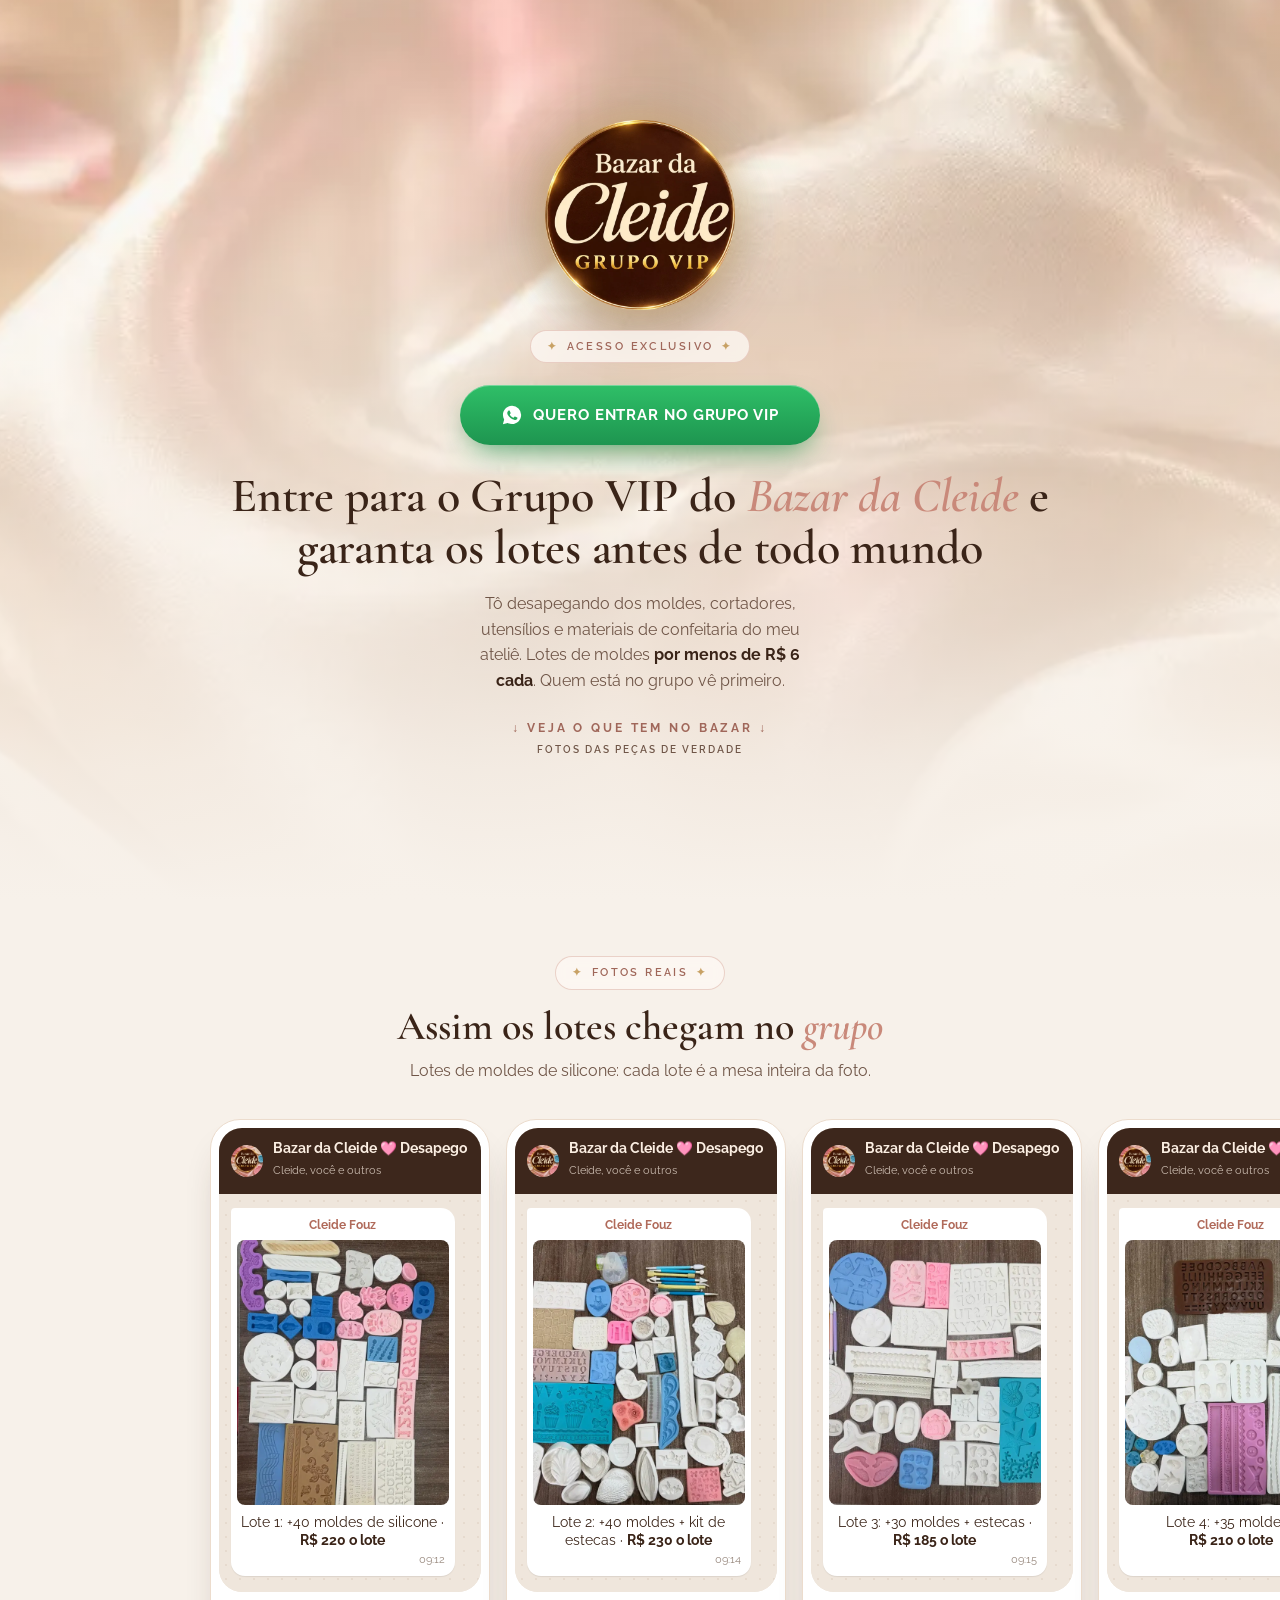
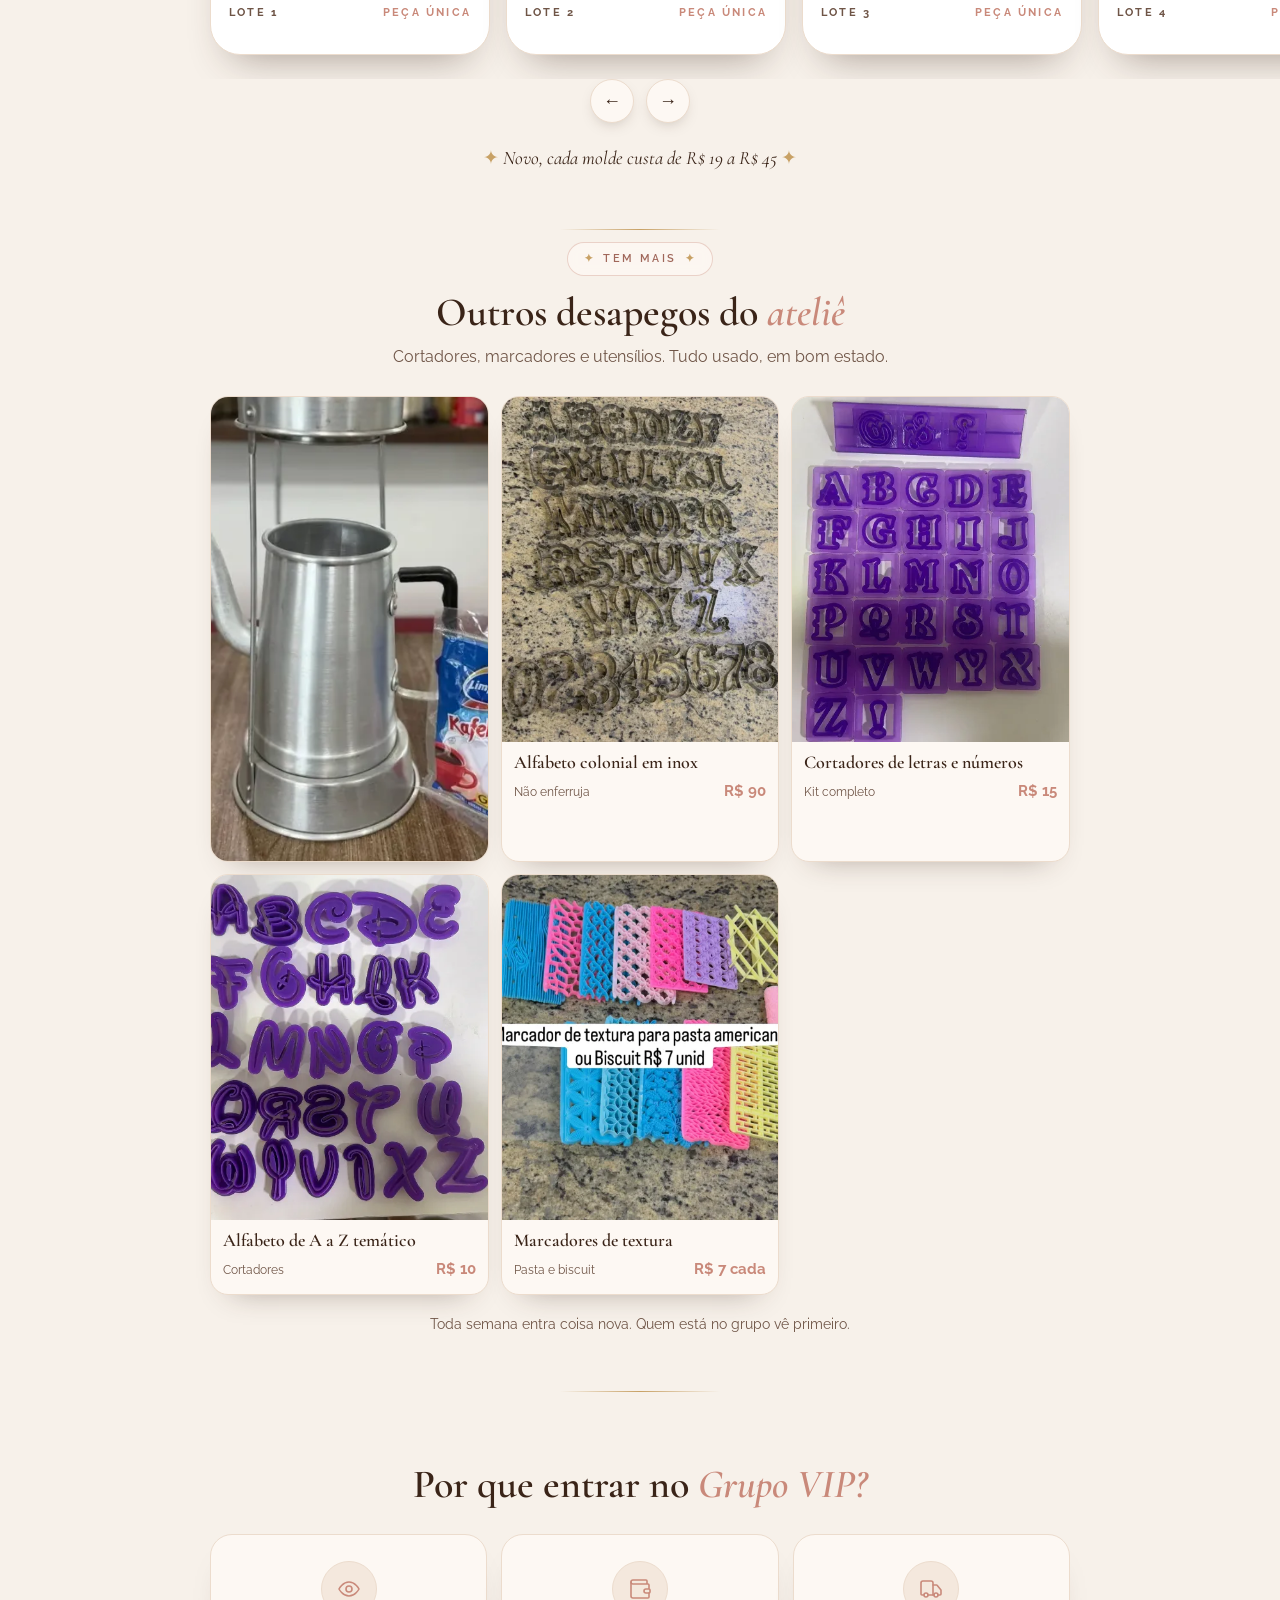
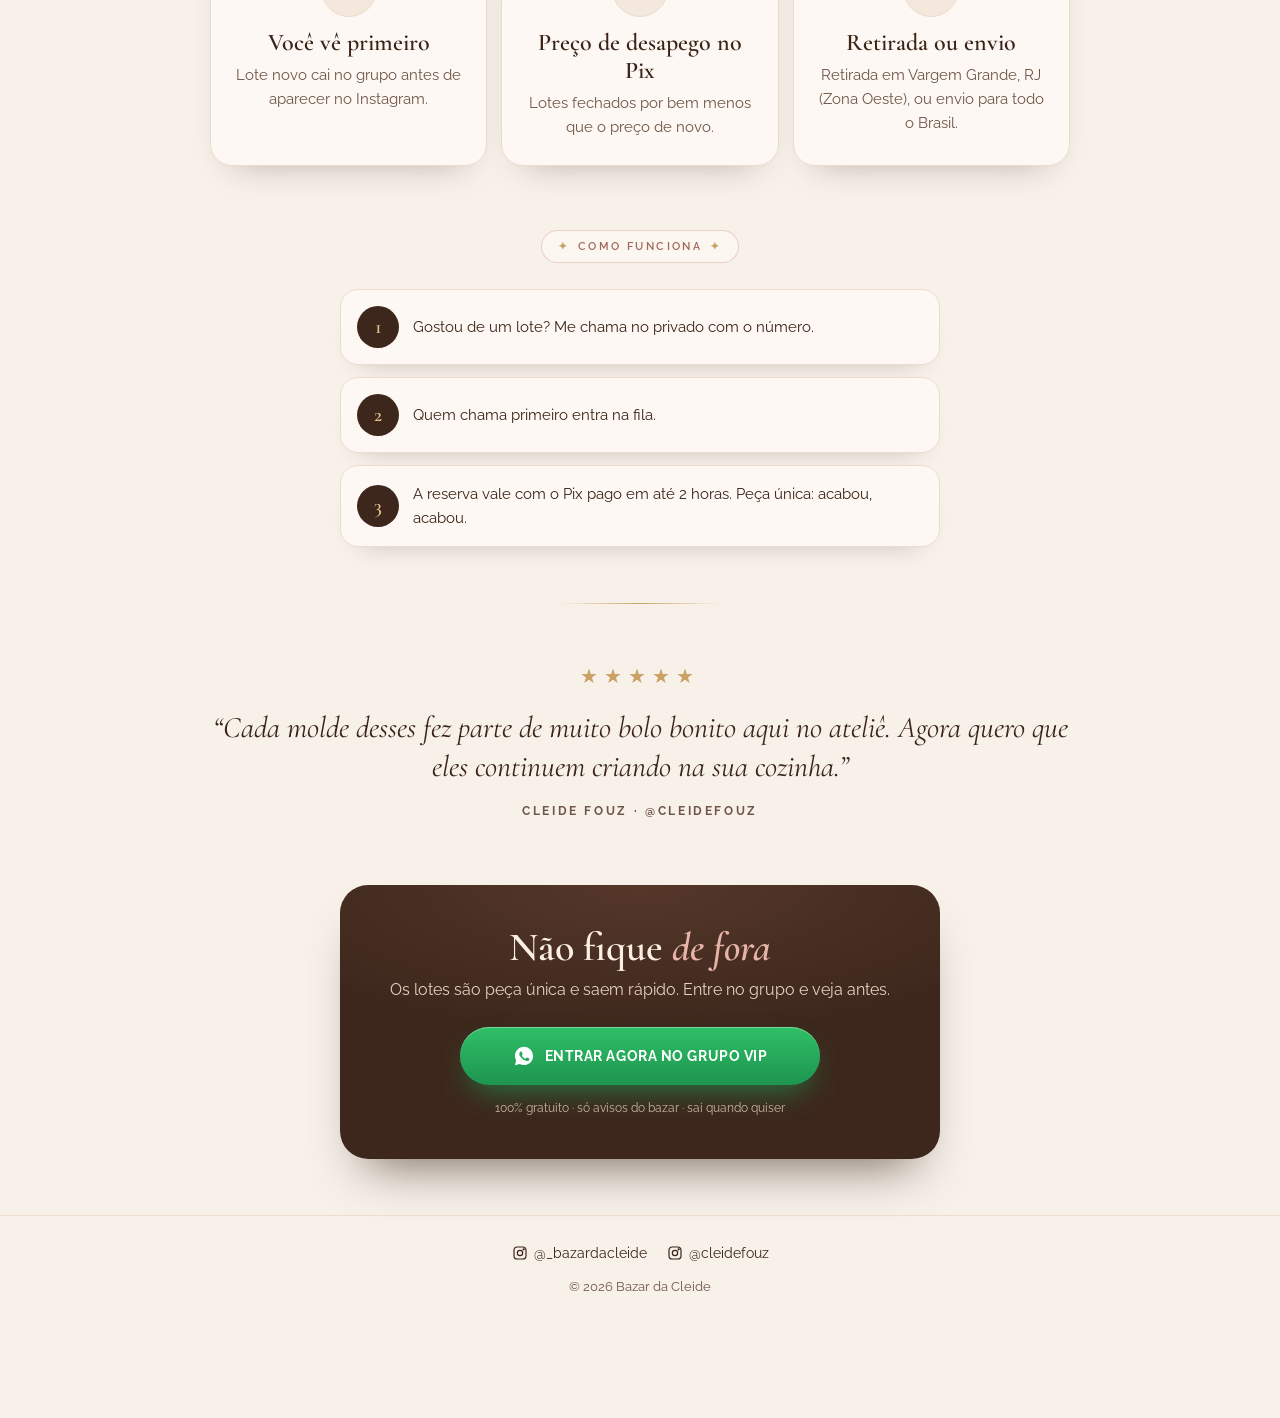
==== commit bea92f5f: "Fundo de ponta a ponta no celular, sem filete lateral Co-Authored-By: Claude Opus 5.5 <noreply@anthr" ====
--- a/index.html
+++ b/index.html
@@ -40,8 +40,10 @@
 }
 *{box-sizing:border-box;margin:0;padding:0}
 html{-webkit-text-size-adjust:100%;scroll-behavior:smooth;background:var(--cream)}
-html,body{width:100%;min-height:100%;margin:0}
-body{background:var(--cream);color:var(--ink);font:16px/1.6 Raleway,-apple-system,"Segoe UI",Roboto,Arial,sans-serif;overflow-x:hidden}
+html,body{width:100%;max-width:100%;min-height:100%;margin:0;padding:0;overscroll-behavior-x:none}
+html{overflow-x:hidden}
+body{overflow-x:clip}
+body{background:var(--cream);color:var(--ink);font:16px/1.6 Raleway,-apple-system,"Segoe UI",Roboto,Arial,sans-serif}
 img{display:block;max-width:100%}
 .serif{font-family:"Cormorant Garamond",Georgia,serif}
 em.accent{font-style:italic;color:var(--rose);font-weight:600}
@@ -49,10 +51,10 @@
 
 /* ---------- HERO ---------- */
 .hero{position:relative;min-height:100svh;display:flex;align-items:center;text-align:center;overflow:hidden;isolation:isolate}
-.hero-bg{position:absolute;inset:0;z-index:-2;background:url(img/hero-seda.webp) center/cover no-repeat;transform:scale(1.04);animation:drift 18s ease-in-out infinite alternate}
+.hero-bg{position:absolute;inset:-6%;z-index:-2;background:url(img/hero-seda.webp) center/cover no-repeat;transform:scale(1.04);animation:drift 18s ease-in-out infinite alternate}
 .hero::after{content:"";position:absolute;inset:0;z-index:-1;background:linear-gradient(180deg,rgba(247,241,234,.25) 0%,rgba(247,241,234,.55) 45%,rgba(247,241,234,.92) 85%,var(--cream) 100%)}
 @keyframes drift{to{transform:scale(1.1) translate3d(-1.5%,1%,0)}}
-.hero{width:100%;min-height:100vh;min-height:100svh}
+.hero{width:100%;min-height:100vh;min-height:100svh;margin:0;border-radius:0}
 .hero .wrap{width:100%;padding-top:max(28px,env(safe-area-inset-top));padding-bottom:48px}
 
 .seal{width:190px;height:190px;margin:0 auto 20px;display:block;filter:drop-shadow(0 0 18px rgba(232,190,120,.6)) drop-shadow(0 14px 22px rgba(58,36,24,.35))}
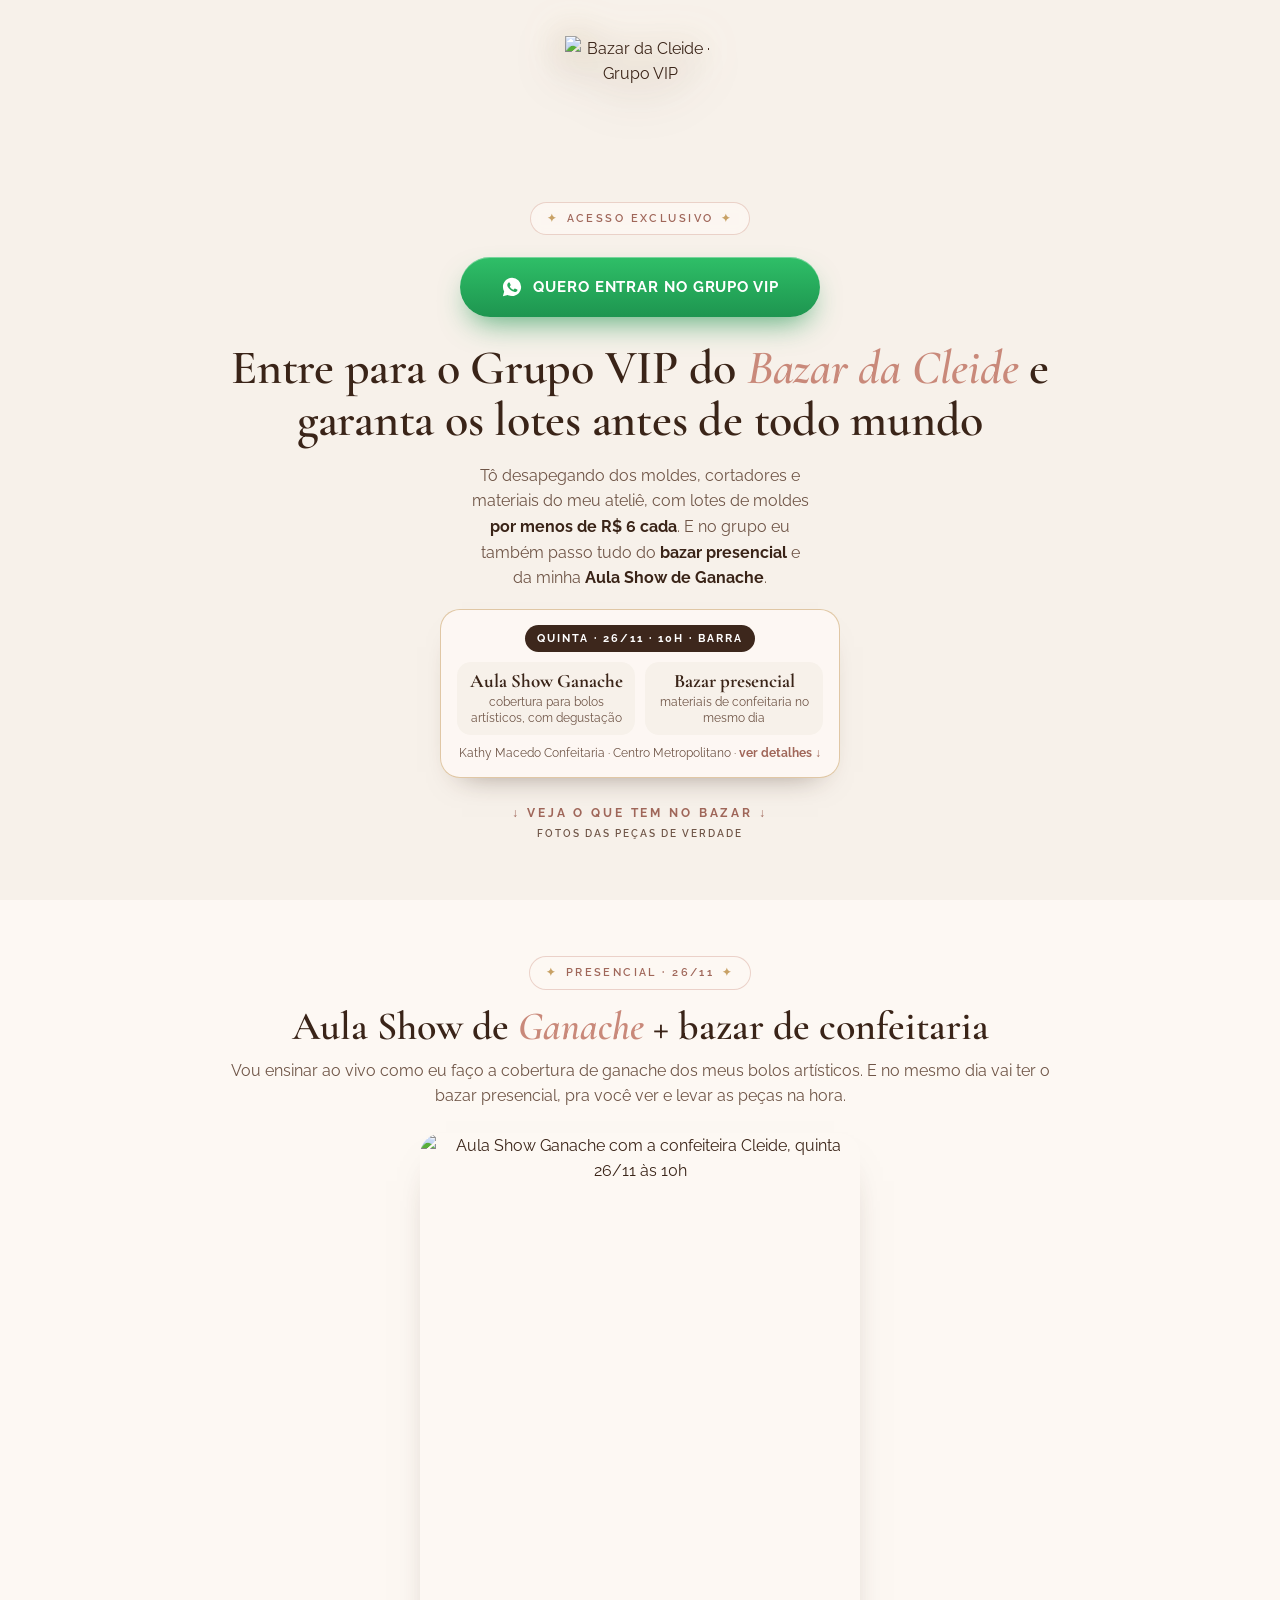
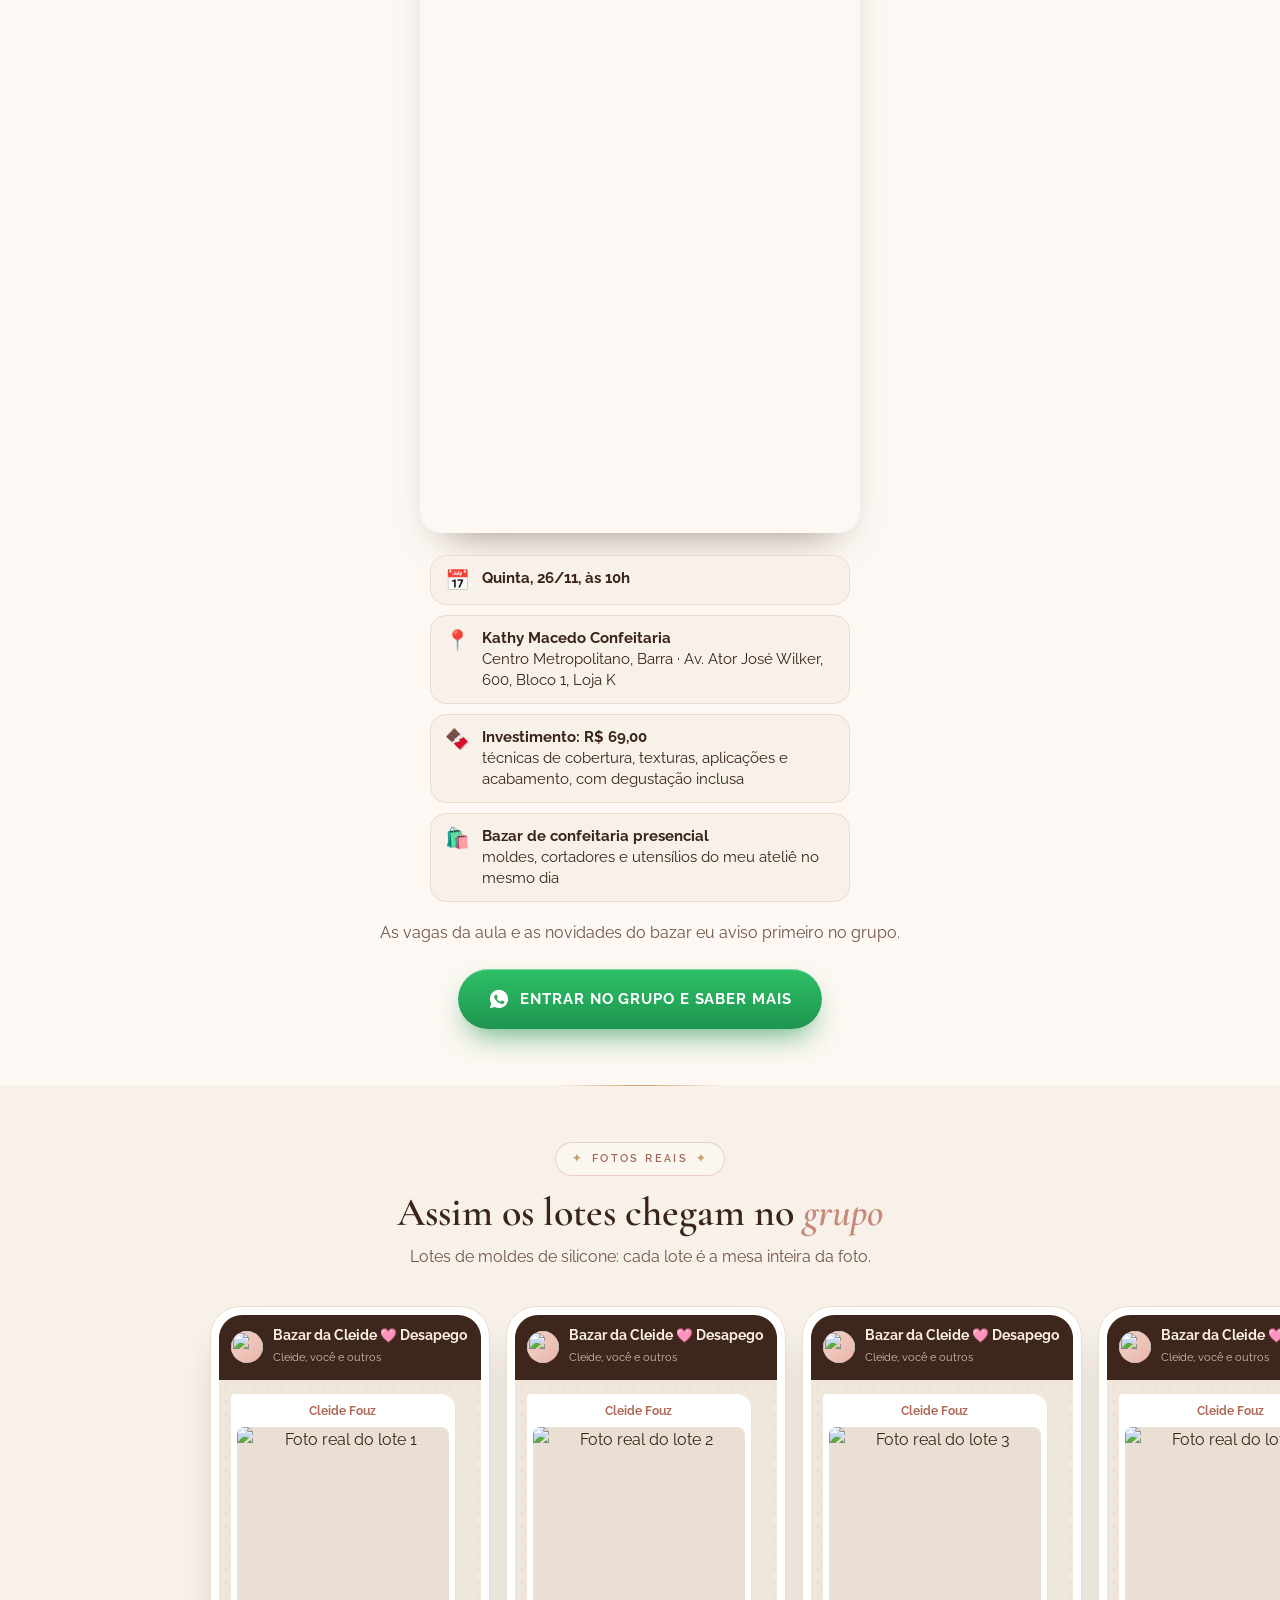
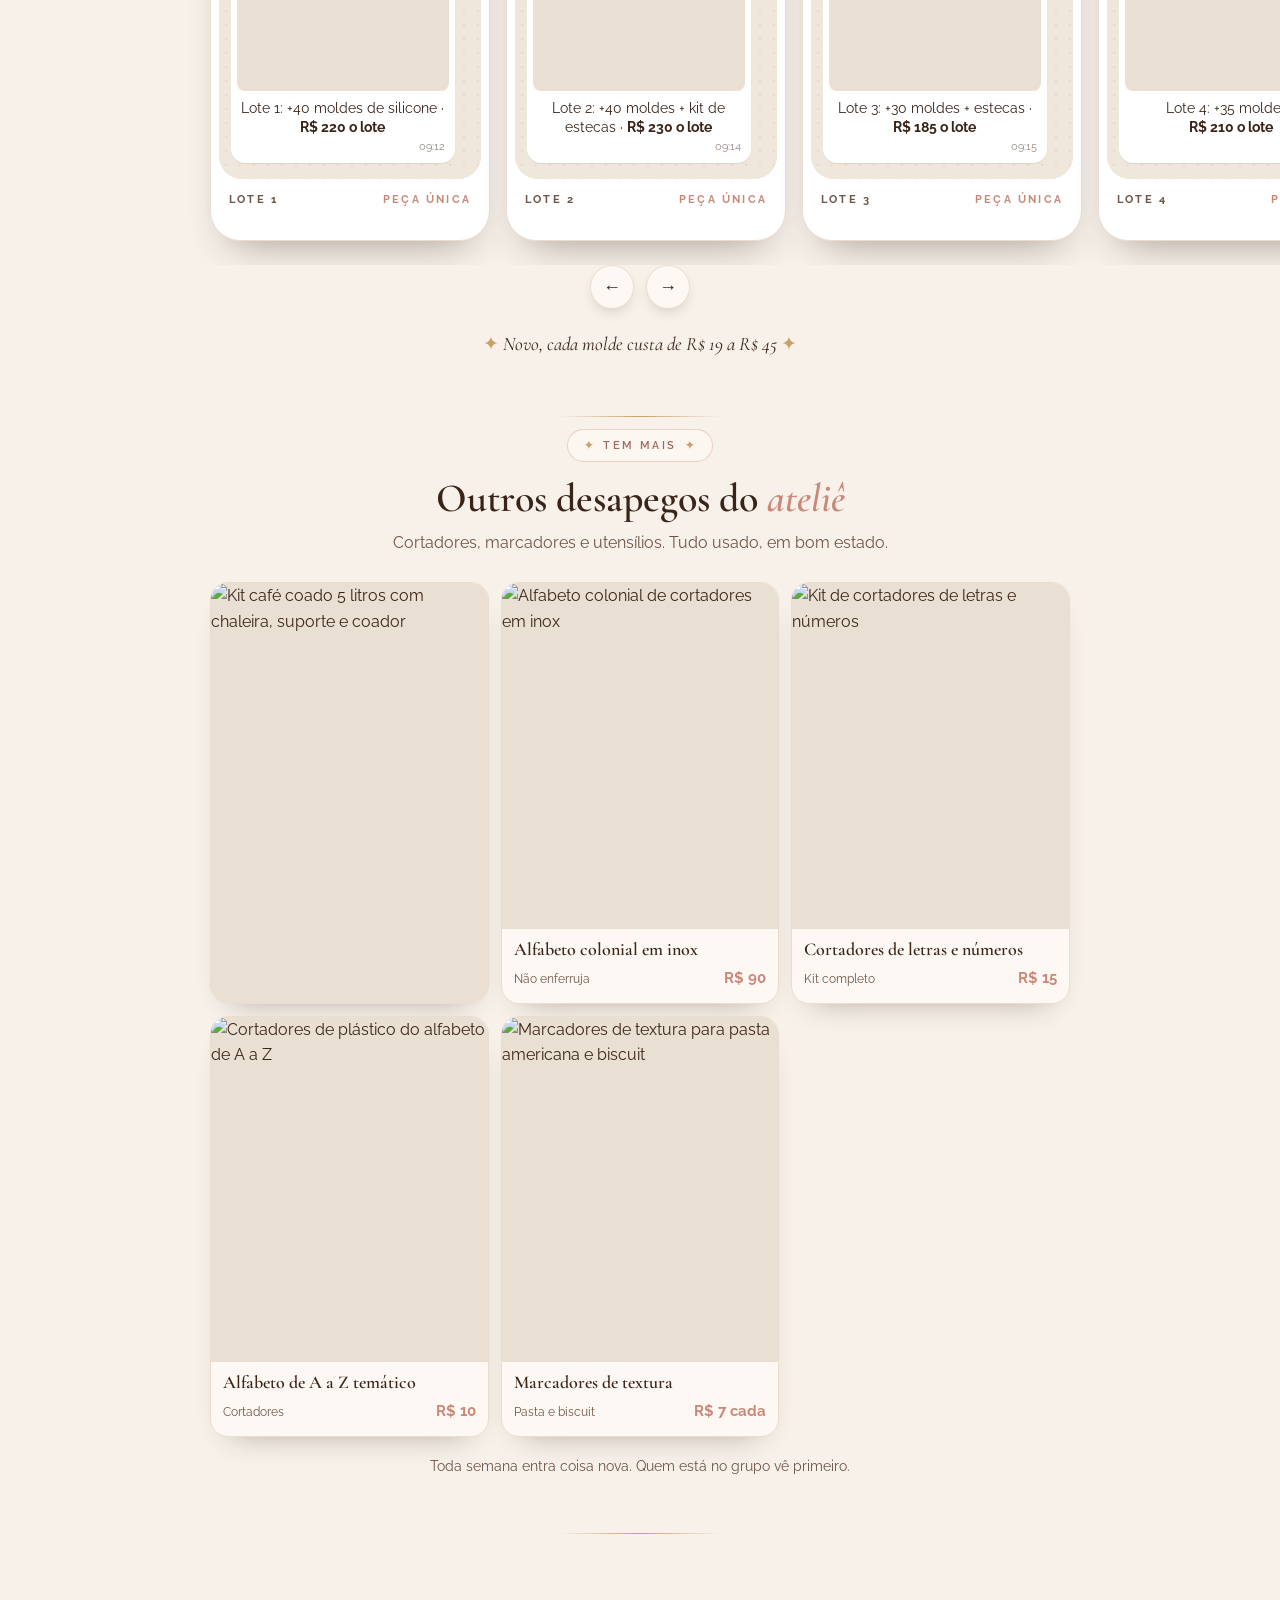
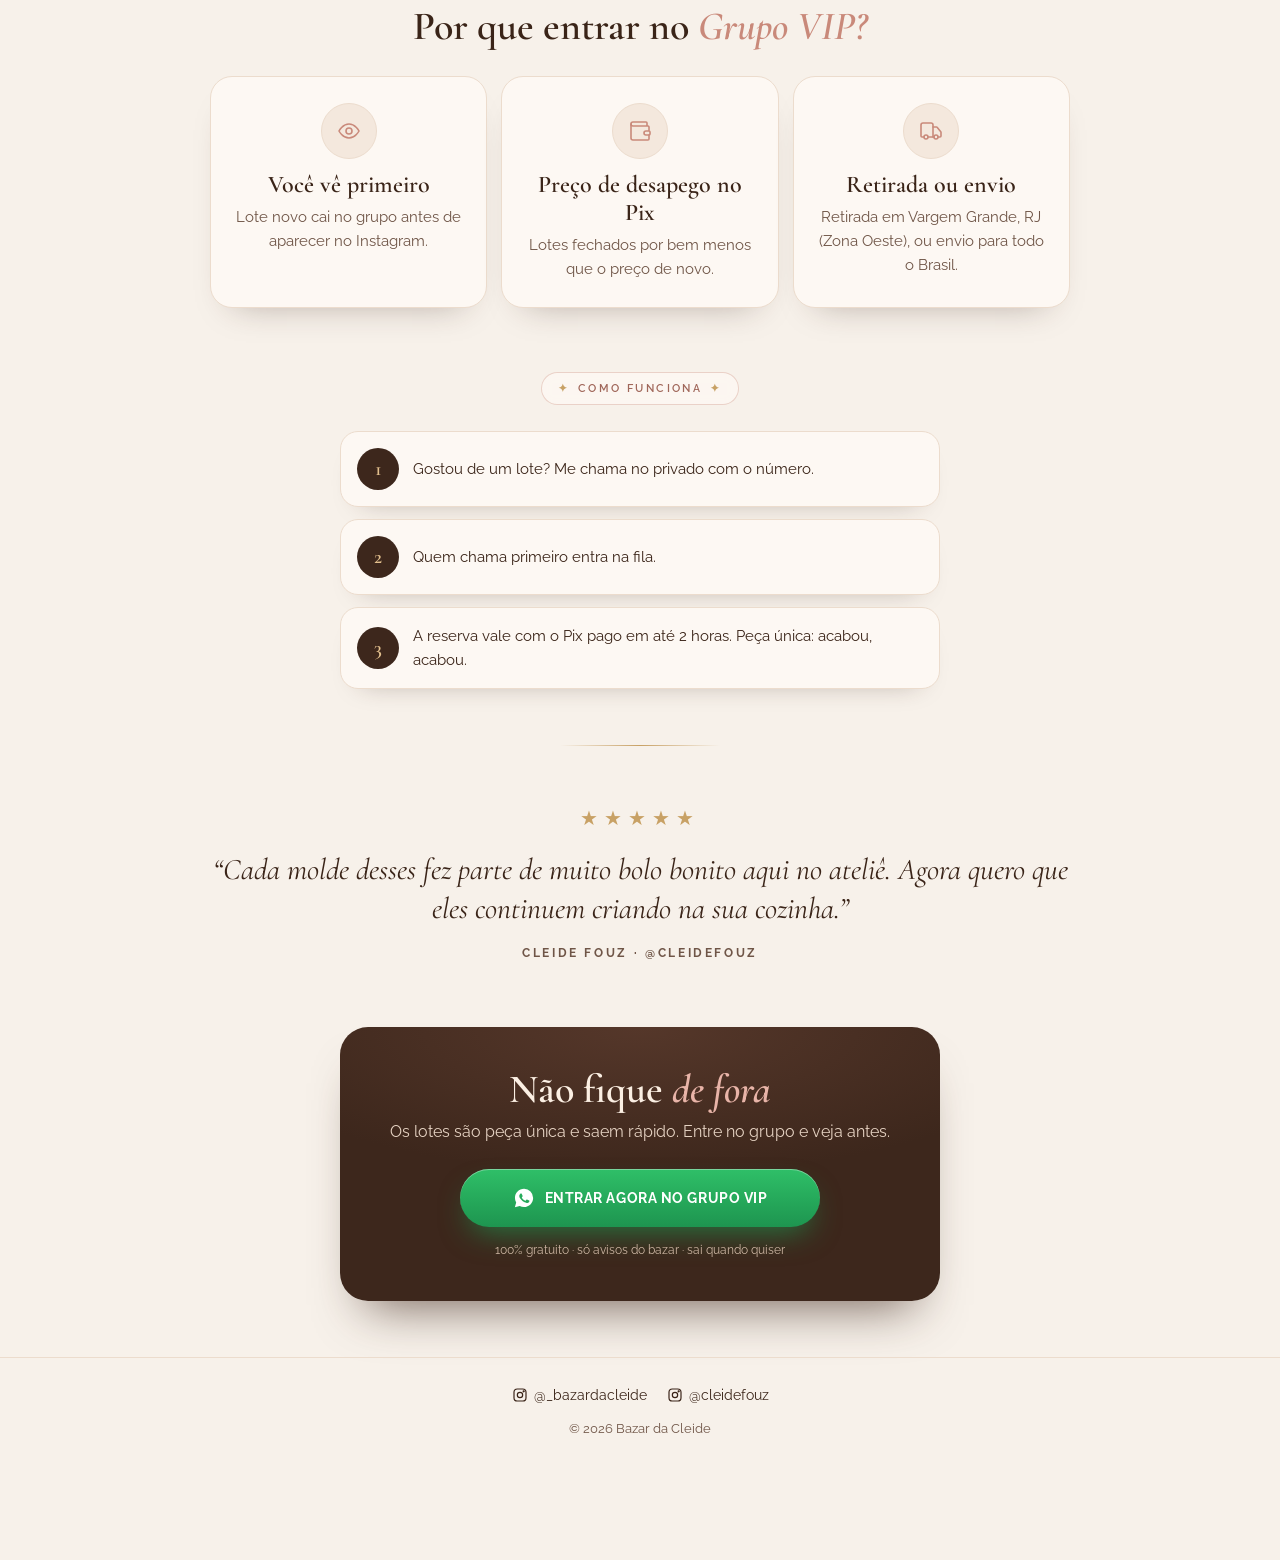
==== commit 542de42c: "Página do grupo: bazar presencial + Aula Show Ganache no topo" ====
--- a/index.html
+++ b/index.html
@@ -9,16 +9,16 @@
 <meta property="og:type" content="website">
 <meta property="og:title" content="Grupo VIP · Bazar da Cleide">
 <meta property="og:description" content="Lotes de moldes de confeitaria com preço de desapego. Quem está no grupo vê primeiro.">
-<meta property="og:image" content="img/perfil.webp">
+<meta property="og:image" content="https://cdn.jsdelivr.net/gh/rkffilho-dev/bazar-da-cleide@abb714e/img/perfil.webp">
 <link rel="preconnect" href="https://fonts.googleapis.com">
 <link rel="preconnect" href="https://fonts.gstatic.com" crossorigin>
 <link href="https://fonts.googleapis.com/css2?family=Cormorant+Garamond:ital,wght@0,500;0,600;0,700;1,500;1,600&family=Raleway:wght@400;500;600;700&display=swap" rel="stylesheet">
-<link rel="preload" as="image" href="img/hero-seda.webp">
+<link rel="preload" as="image" href="https://cdn.jsdelivr.net/gh/rkffilho-dev/bazar-da-cleide@abb714e/img/hero-seda.webp">
 
 <script>
   /* ================= CONFIGURAÇÃO ================= */
-  var GROUP_URL = "https://chat.whatsapp.com/COLE_AQUI";   // link de convite do grupo
-  var PIXEL_ID  = "COLE_AQUI";                              // ID do pixel (conjunto de dados) da Meta
+  var GROUP_URL = "https://chat.whatsapp.com/HGVx7JaS46xBCzI5HKVXed";   // link de convite do grupo
+  var PIXEL_ID  = "1441059981471479";                              // ID do pixel (conjunto de dados) da Meta
   /* ================================================ */
   var PIXEL_ON = /^\d{10,20}$/.test(PIXEL_ID);
   if (PIXEL_ON) {
@@ -33,6 +33,9 @@
 </script>
 
 <style>
+/* WordPress/Elementor: tira a caixa de 1140px e o recuo lateral em volta da página */
+body.elementor-template-canvas,body.elementor-page{margin:0!important;padding:0!important;background:var(--cream)!important}
+.elementor .e-con,.elementor .e-con-inner,.elementor .elementor-section,.elementor .elementor-container,.elementor .elementor-column,.elementor .elementor-widget-wrap,.elementor .elementor-widget,.elementor .elementor-widget-container{max-width:100%!important;width:100%!important;padding:0!important;margin:0!important;--padding-top:0px;--padding-right:0px;--padding-bottom:0px;--padding-left:0px;--margin-top:0px;--margin-bottom:0px;--gap:0px;--row-gap:0px;--column-gap:0px;--container-max-width:100%;--content-width:100%;border-radius:0!important}
 :root{
   --cream:#f7f1ea; --paper:#fdf8f3; --ink:#3a2418; --ink-soft:#6f5547;
   --rose:#c9897a; --rose-2:#e8b4a8; --gold:#c8a165; --line:#ecdccd;
@@ -51,7 +54,7 @@
 
 /* ---------- HERO ---------- */
 .hero{position:relative;min-height:100svh;display:flex;align-items:center;text-align:center;overflow:hidden;isolation:isolate}
-.hero-bg{position:absolute;inset:-6%;z-index:-2;background:url(img/hero-seda.webp) center/cover no-repeat;transform:scale(1.04);animation:drift 18s ease-in-out infinite alternate}
+.hero-bg{position:absolute;inset:-6%;z-index:-2;background:url(https://cdn.jsdelivr.net/gh/rkffilho-dev/bazar-da-cleide@abb714e/img/hero-seda.webp) center/cover no-repeat;transform:scale(1.04);animation:drift 18s ease-in-out infinite alternate}
 .hero::after{content:"";position:absolute;inset:0;z-index:-1;background:linear-gradient(180deg,rgba(247,241,234,.25) 0%,rgba(247,241,234,.55) 45%,rgba(247,241,234,.92) 85%,var(--cream) 100%)}
 @keyframes drift{to{transform:scale(1.1) translate3d(-1.5%,1%,0)}}
 .hero{width:100%;min-height:100vh;min-height:100svh;margin:0;border-radius:0}
@@ -161,6 +164,24 @@
 /* animação de entrada */
 .reveal{opacity:0;transform:translateY(22px);transition:opacity .8s ease,transform .8s ease}
 .reveal.in{opacity:1;transform:none}
+
+/* ---------- EVENTO 26/11 ---------- */
+.seal{width:150px;height:150px;margin-bottom:16px}
+.event{display:block;margin:18px auto 0;max-width:400px;text-decoration:none;color:var(--ink);background:rgba(253,248,243,.92);border:1px solid rgba(200,161,101,.55);border-radius:20px;padding:14px 16px 13px;box-shadow:0 16px 30px -22px rgba(58,36,24,.55);backdrop-filter:blur(6px)}
+.event .when{display:inline-block;font-size:11px;font-weight:700;letter-spacing:.18em;text-transform:uppercase;color:#fff;background:var(--choc);border-radius:999px;padding:5px 12px}
+.event .two{display:grid;grid-template-columns:1fr 1fr;gap:10px;margin-top:10px;text-align:center}
+.event .two div{border-radius:14px;background:var(--cream);padding:9px 6px}
+.event b{display:block;font-family:"Cormorant Garamond",serif;font-size:19px;line-height:1.1;font-weight:700}
+.event small{display:block;font-size:11.5px;color:var(--ink-soft);line-height:1.35;margin-top:3px}
+.event .where{font-size:12px;color:var(--ink-soft);margin-top:9px}
+.event .where u{color:#a0675a;font-weight:700;text-decoration:none}
+.aula{background:var(--paper)}
+.aula .banner{width:100%;max-width:440px;margin:24px auto 0;border-radius:22px;box-shadow:0 22px 40px -26px rgba(58,36,24,.6)}
+.facts{list-style:none;margin:22px auto 0;max-width:420px;text-align:left;display:grid;gap:10px}
+.facts li{display:flex;gap:12px;align-items:flex-start;background:var(--cream);border:1px solid var(--line);border-radius:16px;padding:12px 14px;font-size:15px;line-height:1.4}
+.facts li span{font-size:20px;line-height:1.2}
+.facts li b{color:var(--ink)}
+.aula .btn{margin-top:24px}
 @media (prefers-reduced-motion:reduce){.reveal{opacity:1;transform:none;transition:none}.hero-bg,.btn.pulse{animation:none}}
 
 @media (min-width:760px){
@@ -178,17 +199,47 @@
 <header class="hero">
   <div class="hero-bg" aria-hidden="true"></div>
   <div class="wrap">
-    <img class="seal reveal" src="img/selo.webp" width="600" height="600" alt="Bazar da Cleide · Grupo VIP" fetchpriority="high">
+    <img class="seal reveal" src="https://cdn.jsdelivr.net/gh/rkffilho-dev/bazar-da-cleide@abb714e/img/selo.webp" width="600" height="600" alt="Bazar da Cleide · Grupo VIP" fetchpriority="high">
     <span class="pill reveal"><i>✦</i> Acesso exclusivo <i>✦</i></span><br>
     <a class="btn pulse js-join reveal" id="heroBtn" href="#">
       <svg viewBox="0 0 24 24" fill="currentColor" aria-hidden="true"><path d="M12.04 2C6.58 2 2.13 6.45 2.13 11.91c0 1.75.46 3.45 1.32 4.95L2.05 22l5.25-1.38a9.9 9.9 0 0 0 4.74 1.21h.01c5.46 0 9.91-4.45 9.91-9.91A9.85 9.85 0 0 0 12.04 2Zm5.8 14.04c-.24.68-1.42 1.3-1.95 1.35-.5.05-.97.23-3.27-.68-2.77-1.09-4.52-3.92-4.66-4.1-.13-.18-1.11-1.48-1.11-2.82 0-1.34.7-2 .95-2.27.24-.27.53-.34.71-.34h.51c.16 0 .38-.06.6.46.23.54.77 1.87.84 2 .07.14.11.3.02.48-.09.18-.14.3-.27.45-.14.16-.29.36-.41.48-.14.14-.28.29-.12.56.16.27.71 1.17 1.52 1.9 1.05.93 1.93 1.22 2.2 1.36.27.14.43.11.59-.07.16-.18.68-.79.86-1.06.18-.27.36-.23.61-.14.25.09 1.58.75 1.85.88.27.14.45.2.52.32.07.11.07.66-.17 1.33Z"/></svg>
       Quero entrar no Grupo VIP
     </a>
     <h1 class="reveal">Entre para o Grupo VIP do <em class="accent">Bazar da Cleide</em> e garanta os lotes antes de todo mundo</h1>
-    <p class="sub reveal">Tô desapegando dos moldes, cortadores, utensílios e materiais de confeitaria do meu ateliê. Lotes de moldes <b>por menos de R$ 6 cada</b>. Quem está no grupo vê primeiro.</p>
+    <p class="sub reveal">Tô desapegando dos moldes, cortadores e materiais do meu ateliê, com lotes de moldes <b>por menos de R$ 6 cada</b>. E no grupo eu também passo tudo do <b>bazar presencial</b> e da minha <b>Aula Show de Ganache</b>.</p>
+    <a class="event reveal" href="#aula">
+      <span class="when">Quinta · 26/11 · 10h · Barra</span>
+      <div class="two">
+        <div><b>Aula Show Ganache</b><small>cobertura para bolos artísticos, com degustação</small></div>
+        <div><b>Bazar presencial</b><small>materiais de confeitaria no mesmo dia</small></div>
+      </div>
+      <p class="where">Kathy Macedo Confeitaria · Centro Metropolitano · <u>ver detalhes ↓</u></p>
+    </a>
     <a class="down reveal" href="#lotes">↓ VEJA O QUE TEM NO BAZAR ↓<small>FOTOS DAS PEÇAS DE VERDADE</small></a>
   </div>
 </header>
+
+<section id="aula" class="center aula">
+  <div class="wrap">
+    <span class="pill reveal"><i>✦</i> Presencial · 26/11 <i>✦</i></span>
+    <h2 class="reveal">Aula Show de <em class="accent">Ganache</em> + bazar de confeitaria</h2>
+    <p class="lede reveal">Vou ensinar ao vivo como eu faço a cobertura de ganache dos meus bolos artísticos. E no mesmo dia vai ter o bazar presencial, pra você ver e levar as peças na hora.</p>
+    <img class="banner reveal" src="https://cdn.jsdelivr.net/gh/rkffilho-dev/bazar-da-cleide@bf6a5ad/img/aula-ganache.webp" width="1000" height="1000" alt="Aula Show Ganache com a confeiteira Cleide, quinta 26/11 às 10h" loading="lazy">
+    <ul class="facts reveal">
+      <li><span>📅</span><div><b>Quinta, 26/11, às 10h</b></div></li>
+      <li><span>📍</span><div><b>Kathy Macedo Confeitaria</b><br>Centro Metropolitano, Barra · Av. Ator José Wilker, 600, Bloco 1, Loja K</div></li>
+      <li><span>🍫</span><div><b>Investimento: R$ 69,00</b><br>técnicas de cobertura, texturas, aplicações e acabamento, com degustação inclusa</div></li>
+      <li><span>🛍️</span><div><b>Bazar de confeitaria presencial</b><br>moldes, cortadores e utensílios do meu ateliê no mesmo dia</div></li>
+    </ul>
+    <p class="lede reveal" style="margin-top:18px">As vagas da aula e as novidades do bazar eu aviso primeiro no grupo.</p>
+    <a class="btn js-join reveal" href="#">
+      <svg viewBox="0 0 24 24" fill="currentColor" aria-hidden="true"><path d="M12.04 2C6.58 2 2.13 6.45 2.13 11.91c0 1.75.46 3.45 1.32 4.95L2.05 22l5.25-1.38a9.9 9.9 0 0 0 4.74 1.21h.01c5.46 0 9.91-4.45 9.91-9.91A9.85 9.85 0 0 0 12.04 2Zm5.8 14.04c-.24.68-1.42 1.3-1.95 1.35-.5.05-.97.23-3.27-.68-2.77-1.09-4.52-3.92-4.66-4.1-.13-.18-1.11-1.48-1.11-2.82 0-1.34.7-2 .95-2.27.24-.27.53-.34.71-.34h.51c.16 0 .38-.06.6.46.23.54.77 1.87.84 2 .07.14.11.3.02.48-.09.18-.14.3-.27.45-.14.16-.29.36-.41.48-.14.14-.28.29-.12.56.16.27.71 1.17 1.52 1.9 1.05.93 1.93 1.22 2.2 1.36.27.14.43.11.59-.07.16-.18.68-.79.86-1.06.18-.27.36-.23.61-.14.25.09 1.58.75 1.85.88.27.14.45.2.52.32.07.11.07.66-.17 1.33Z"/></svg>
+      Entrar no grupo e saber mais
+    </a>
+  </div>
+</section>
+
+<div class="rule"></div>
 
 <section id="lotes" class="center">
   <div class="wrap">
@@ -211,11 +262,11 @@
     <h2 class="reveal">Outros desapegos do <em class="accent">ateliê</em></h2>
     <p class="lede reveal">Cortadores, marcadores e utensílios. Tudo usado, em bom estado.</p>
     <div class="grid">
-      <article class="item wide reveal"><img src="img/item-cafe.webp" width="432" height="540" alt="Kit café coado 5 litros com chaleira, suporte e coador" loading="lazy"><div><h3>Kit café coado 5 litros</h3><p style="display:block">Chaleira + suporte + coador. Ideal pra festa, igreja e evento.</p><p><span>Peça única</span><b>R$ 150</b></p></div></article>
-      <article class="item reveal"><img src="img/item-alfabeto-inox.webp" width="432" height="540" alt="Alfabeto colonial de cortadores em inox" loading="lazy"><div><h3>Alfabeto colonial em inox</h3><p><span>Não enferruja</span><b>R$ 90</b></p></div></article>
-      <article class="item reveal"><img src="img/item-cortadores-letras-numeros.webp" width="432" height="540" alt="Kit de cortadores de letras e números" loading="lazy"><div><h3>Cortadores de letras e números</h3><p><span>Kit completo</span><b>R$ 15</b></p></div></article>
-      <article class="item reveal"><img src="img/item-alfabeto-tematico.webp" width="432" height="540" alt="Cortadores de plástico do alfabeto de A a Z" loading="lazy"><div><h3>Alfabeto de A a Z temático</h3><p><span>Cortadores</span><b>R$ 10</b></p></div></article>
-      <article class="item reveal"><img src="img/item-marcadores-textura.webp" width="432" height="540" alt="Marcadores de textura para pasta americana e biscuit" loading="lazy"><div><h3>Marcadores de textura</h3><p><span>Pasta e biscuit</span><b>R$ 7 cada</b></p></div></article>
+      <article class="item wide reveal"><img src="https://cdn.jsdelivr.net/gh/rkffilho-dev/bazar-da-cleide@abb714e/img/item-cafe.webp" width="432" height="540" alt="Kit café coado 5 litros com chaleira, suporte e coador" loading="lazy"><div><h3>Kit café coado 5 litros</h3><p style="display:block">Chaleira + suporte + coador. Ideal pra festa, igreja e evento.</p><p><span>Peça única</span><b>R$ 150</b></p></div></article>
+      <article class="item reveal"><img src="https://cdn.jsdelivr.net/gh/rkffilho-dev/bazar-da-cleide@abb714e/img/item-alfabeto-inox.webp" width="432" height="540" alt="Alfabeto colonial de cortadores em inox" loading="lazy"><div><h3>Alfabeto colonial em inox</h3><p><span>Não enferruja</span><b>R$ 90</b></p></div></article>
+      <article class="item reveal"><img src="https://cdn.jsdelivr.net/gh/rkffilho-dev/bazar-da-cleide@abb714e/img/item-cortadores-letras-numeros.webp" width="432" height="540" alt="Kit de cortadores de letras e números" loading="lazy"><div><h3>Cortadores de letras e números</h3><p><span>Kit completo</span><b>R$ 15</b></p></div></article>
+      <article class="item reveal"><img src="https://cdn.jsdelivr.net/gh/rkffilho-dev/bazar-da-cleide@abb714e/img/item-alfabeto-tematico.webp" width="432" height="540" alt="Cortadores de plástico do alfabeto de A a Z" loading="lazy"><div><h3>Alfabeto de A a Z temático</h3><p><span>Cortadores</span><b>R$ 10</b></p></div></article>
+      <article class="item reveal"><img src="https://cdn.jsdelivr.net/gh/rkffilho-dev/bazar-da-cleide@abb714e/img/item-marcadores-textura.webp" width="432" height="540" alt="Marcadores de textura para pasta americana e biscuit" loading="lazy"><div><h3>Marcadores de textura</h3><p><span>Pasta e biscuit</span><b>R$ 7 cada</b></p></div></article>
     </div>
     <p class="more reveal">Toda semana entra coisa nova. Quem está no grupo vê primeiro.</p>
   </div>
@@ -294,9 +345,9 @@
   LOTES.forEach(function(l,i){
     var n = i+1;
     html += '<article class="phone"><div class="screen">'+
-      '<div class="wa-top"><img class="wa-ava" src="img/perfil.webp" width="32" height="32" alt="" loading="lazy"><div><b>Bazar da Cleide 🩷 Desapego</b><small>Cleide, você e outros</small></div></div>'+
+      '<div class="wa-top"><img class="wa-ava" src="https://cdn.jsdelivr.net/gh/rkffilho-dev/bazar-da-cleide@abb714e/img/perfil.webp" width="32" height="32" alt="" loading="lazy"><div><b>Bazar da Cleide 🩷 Desapego</b><small>Cleide, você e outros</small></div></div>'+
       '<div class="wa-body"><div class="bubble"><div class="who">Cleide Fouz</div>'+
-      '<img src="img/lote'+n+'.webp" width="560" height="700" alt="Foto real do lote '+n+'"'+(n>1?' loading="lazy"':'')+'>'+
+      '<img src="https://cdn.jsdelivr.net/gh/rkffilho-dev/bazar-da-cleide@abb714e/img/lote'+n+'.webp" width="560" height="700" alt="Foto real do lote '+n+'"'+(n>1?' loading="lazy"':'')+'>'+
       '<p>Lote '+n+': '+l[0]+' · <strong>'+l[1]+' o lote</strong></p><time>'+horas[i]+'</time></div></div>'+
       '</div><div class="phone-foot"><span>Lote '+n+'</span><span>Peça única</span></div></article>';
   });
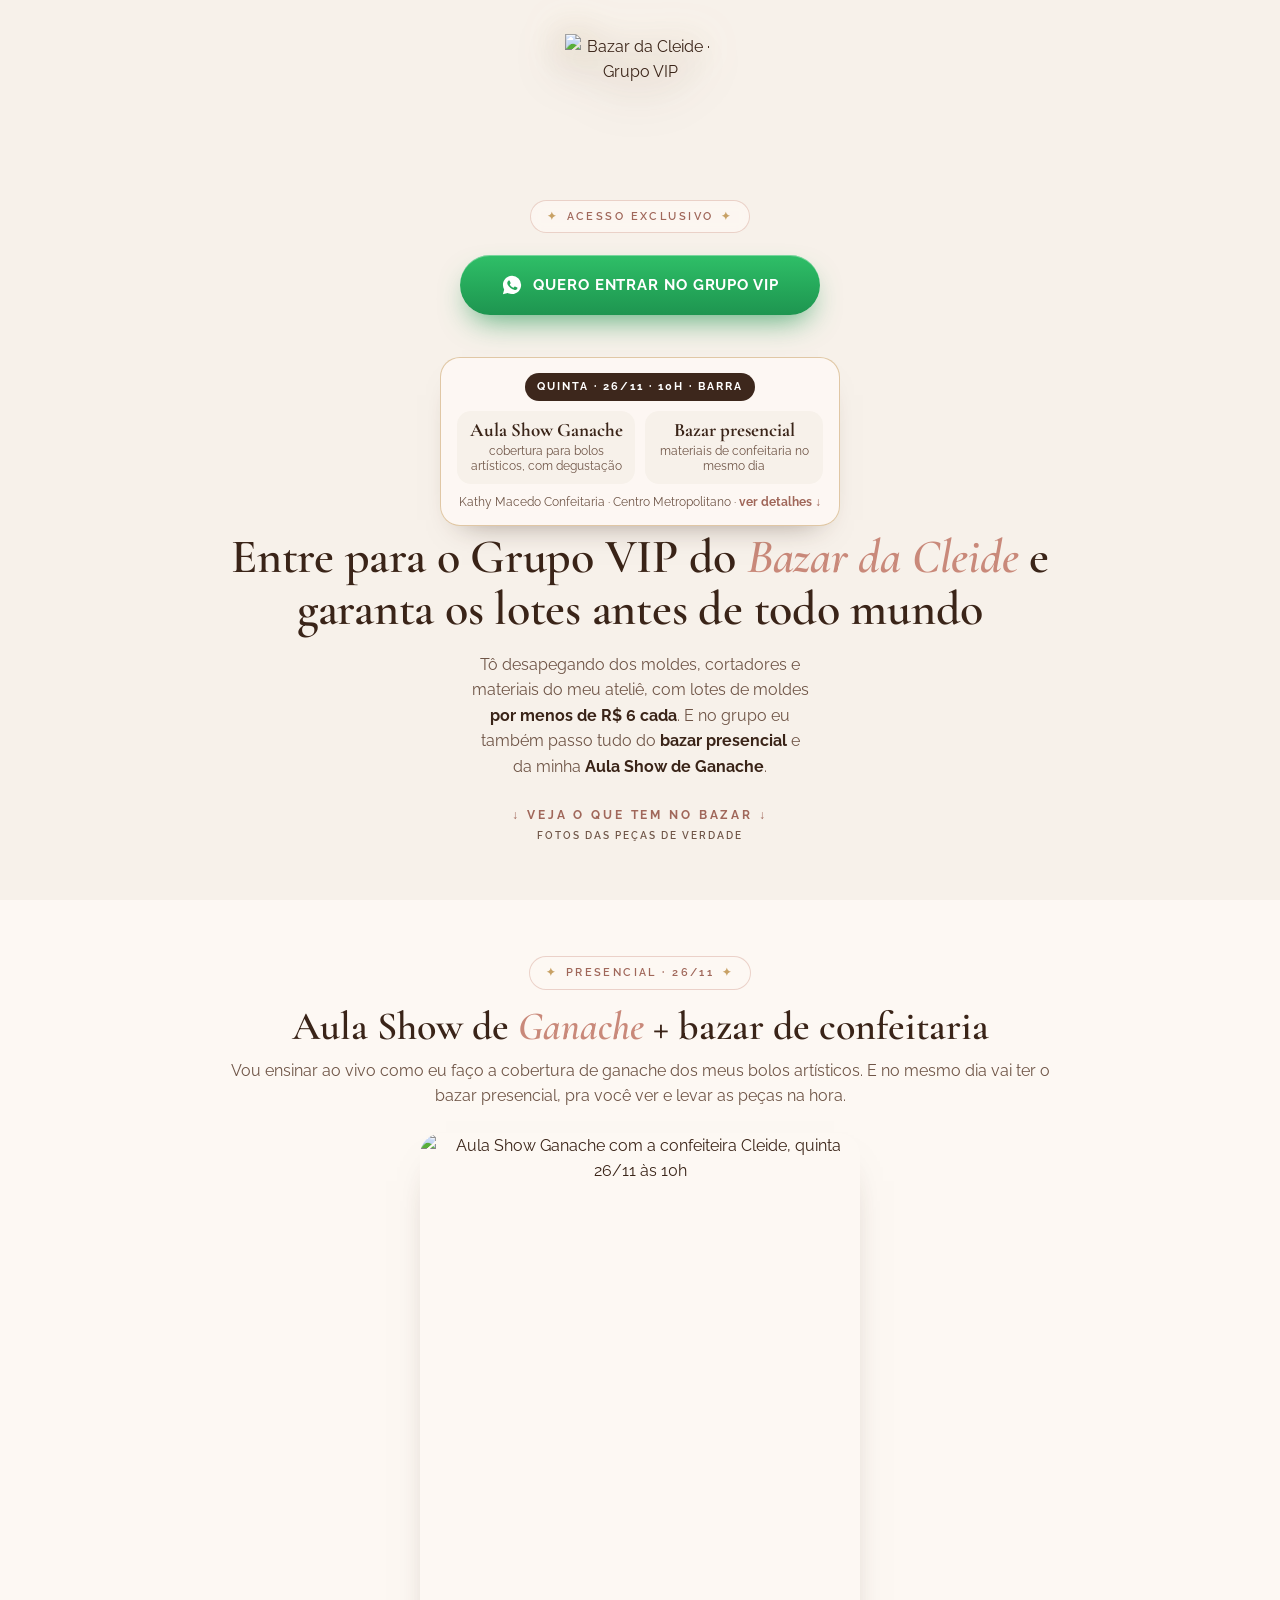
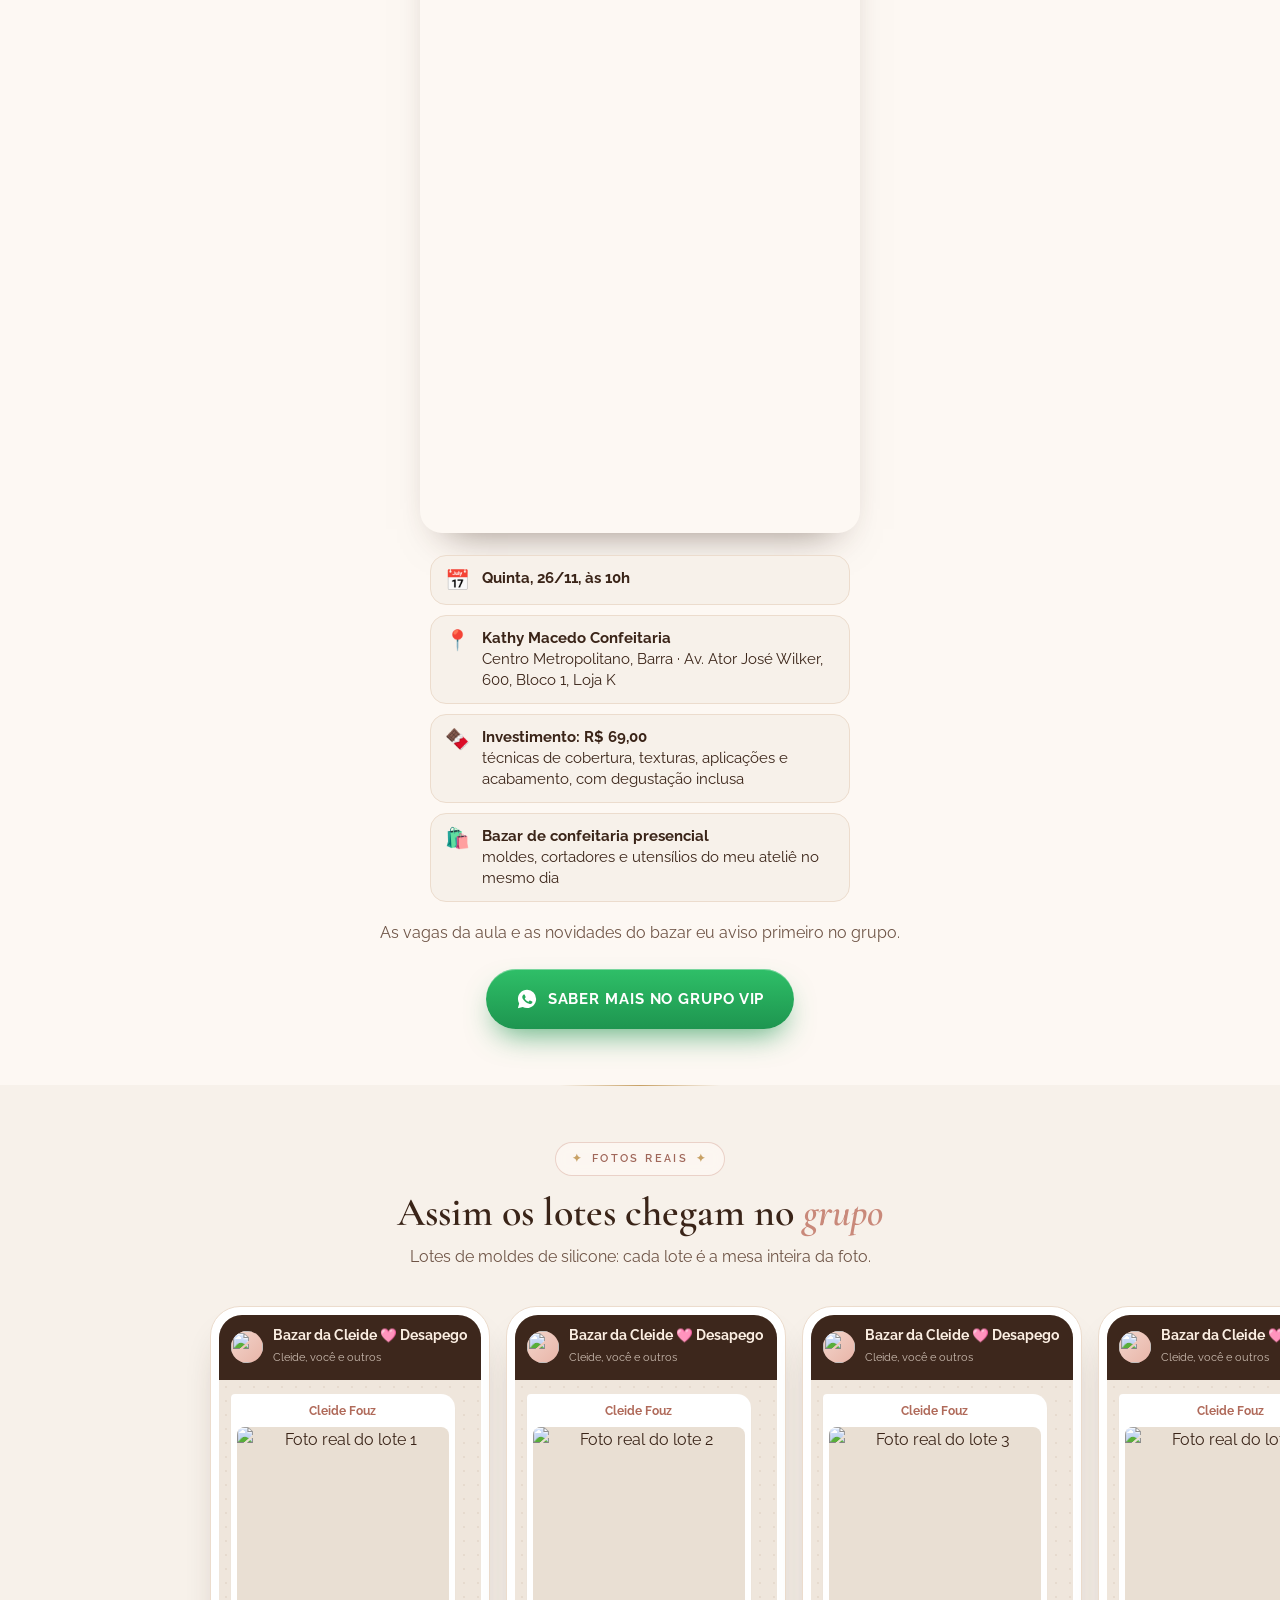
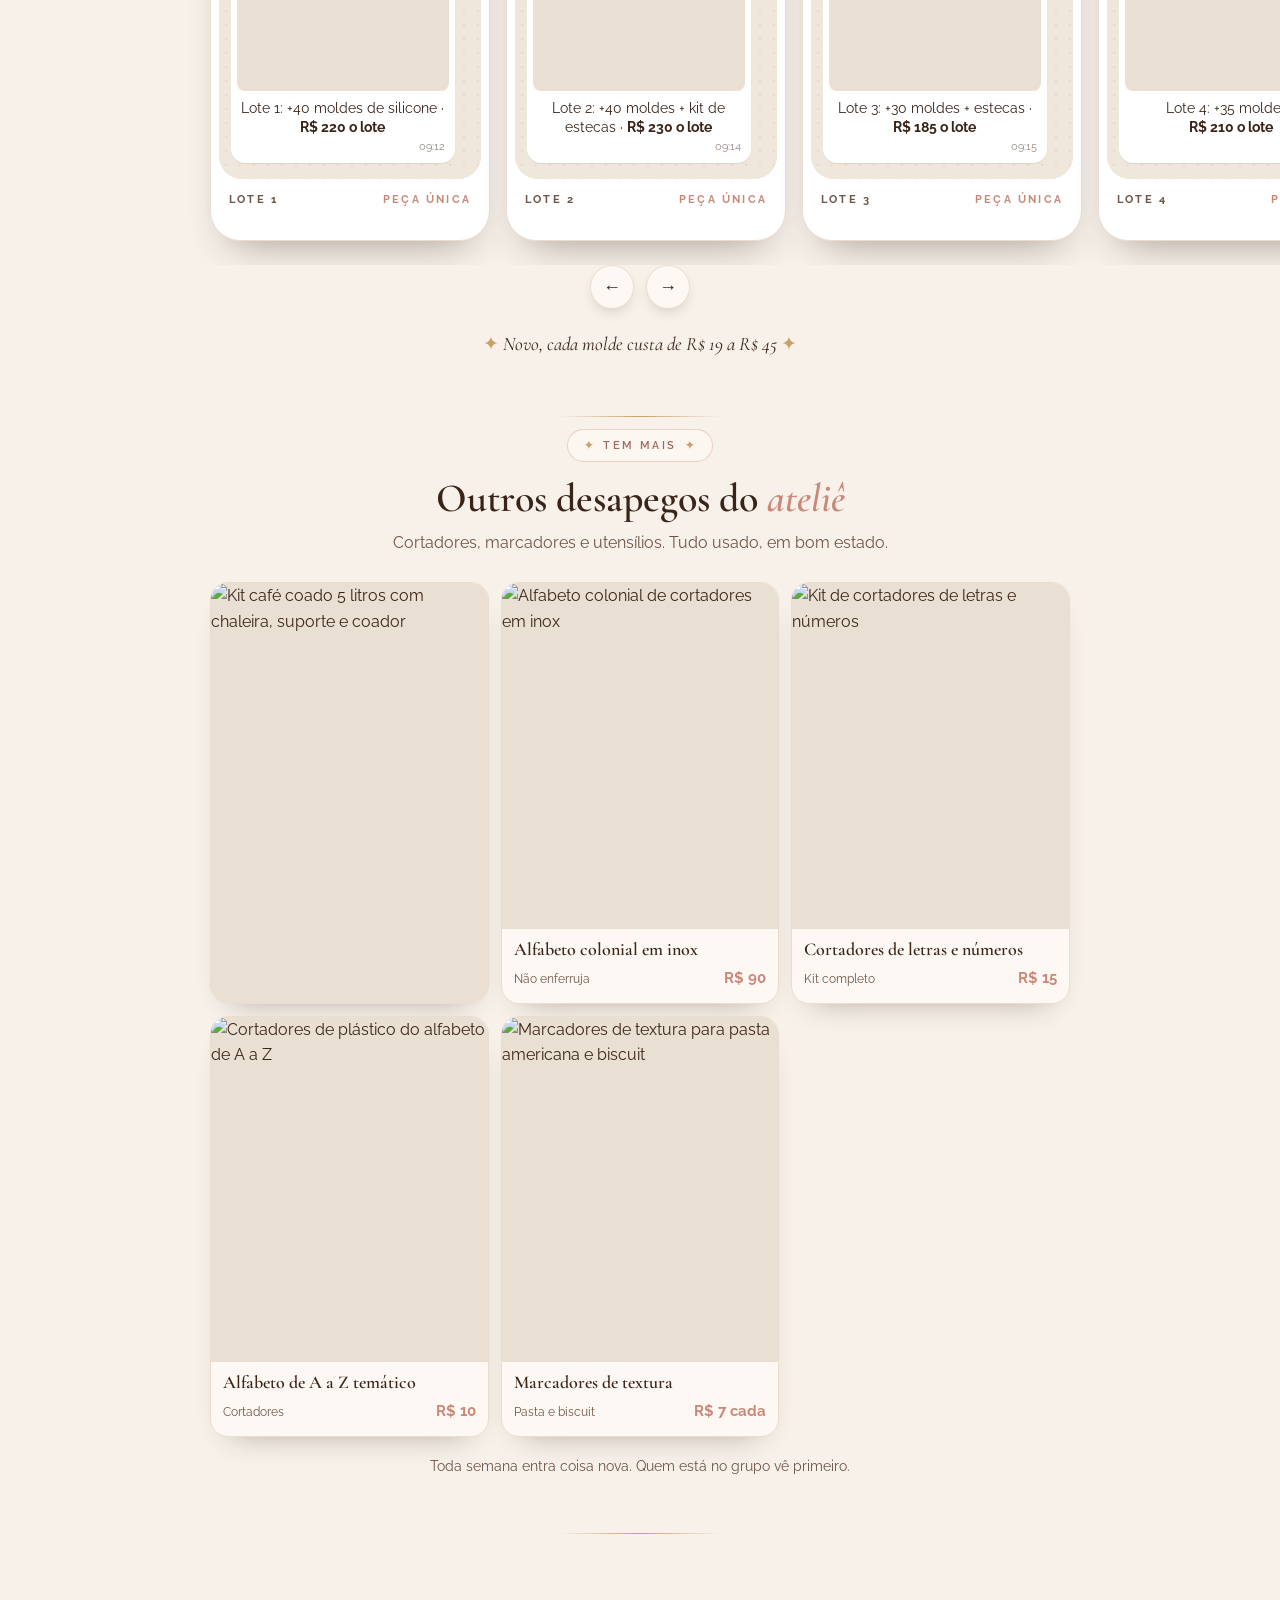
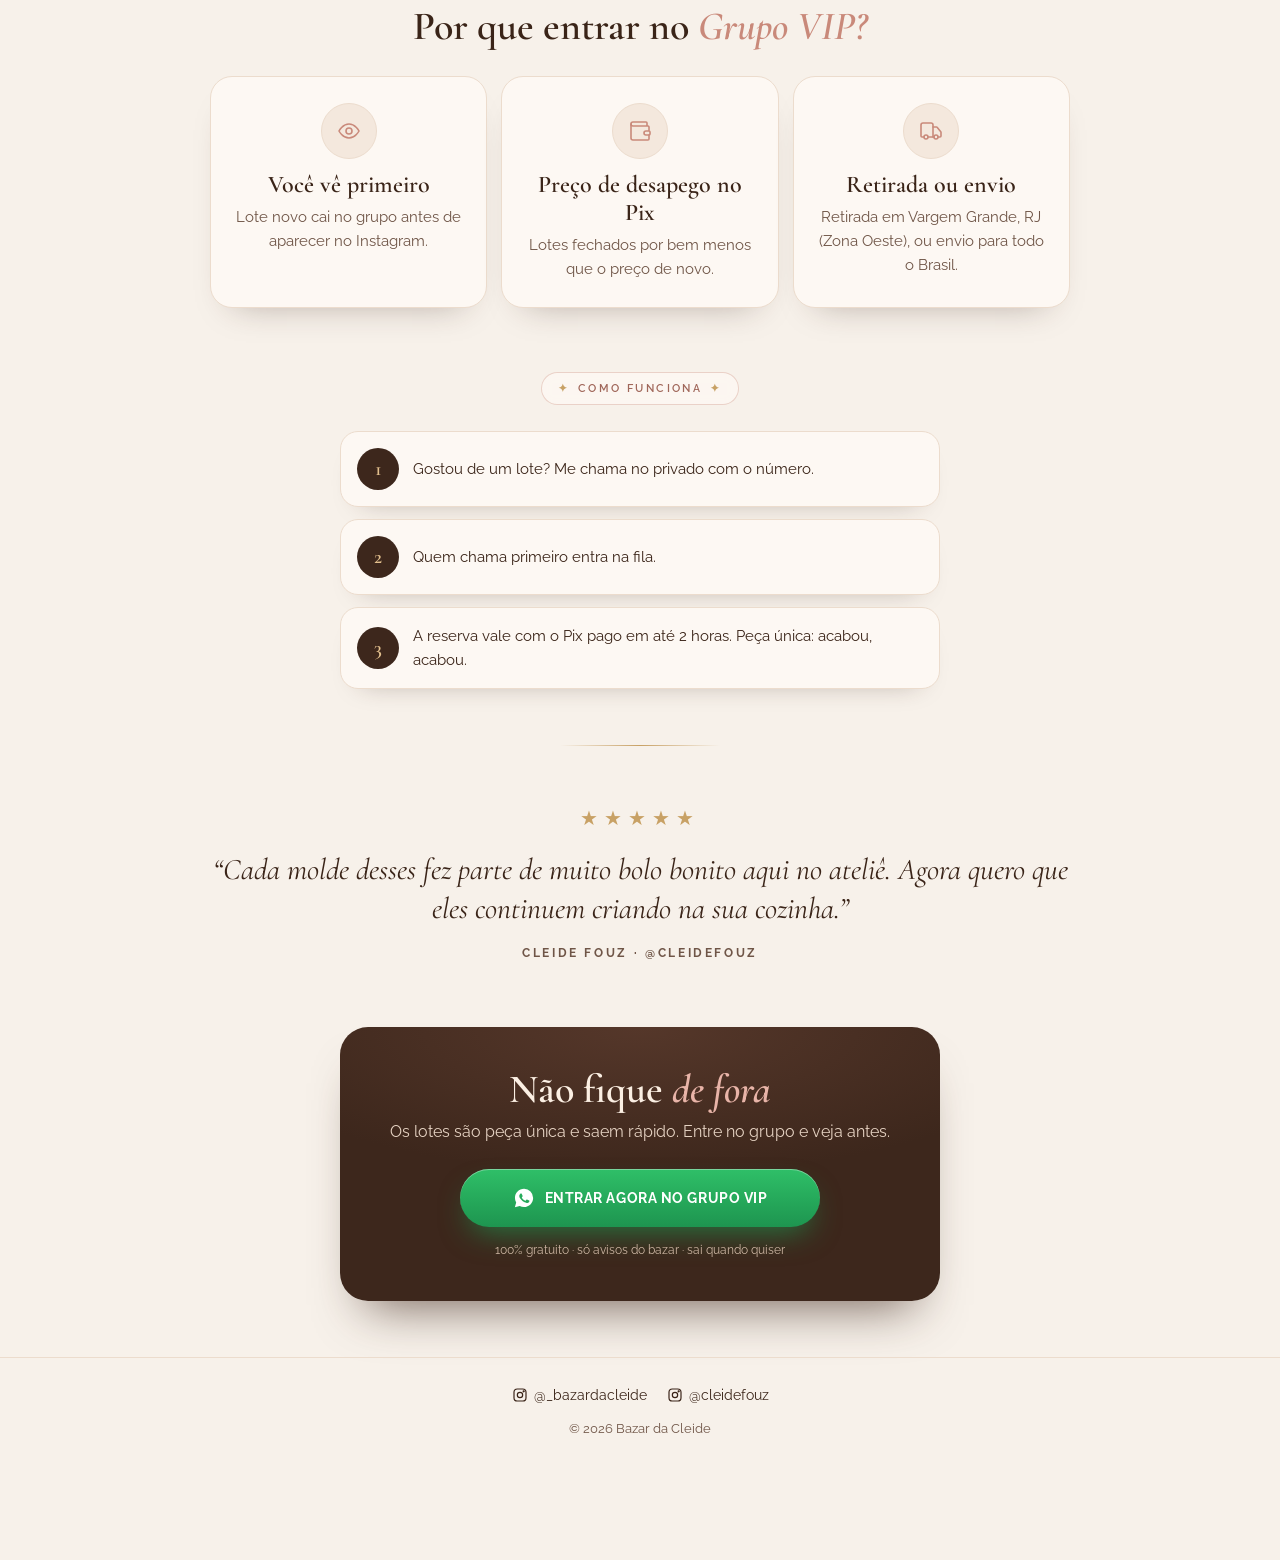
==== commit 14aa3185: "Card do evento logo abaixo do botão" ====
--- a/index.html
+++ b/index.html
@@ -167,7 +167,7 @@
 
 /* ---------- EVENTO 26/11 ---------- */
 .seal{width:150px;height:150px;margin-bottom:16px}
-.event{display:block;margin:18px auto 0;max-width:400px;text-decoration:none;color:var(--ink);background:rgba(253,248,243,.92);border:1px solid rgba(200,161,101,.55);border-radius:20px;padding:14px 16px 13px;box-shadow:0 16px 30px -22px rgba(58,36,24,.55);backdrop-filter:blur(6px)}
+.event{display:block;margin:16px auto 6px;max-width:400px;text-decoration:none;color:var(--ink);background:rgba(253,248,243,.92);border:1px solid rgba(200,161,101,.55);border-radius:20px;padding:14px 16px 13px;box-shadow:0 16px 30px -22px rgba(58,36,24,.55);backdrop-filter:blur(6px)}
 .event .when{display:inline-block;font-size:11px;font-weight:700;letter-spacing:.18em;text-transform:uppercase;color:#fff;background:var(--choc);border-radius:999px;padding:5px 12px}
 .event .two{display:grid;grid-template-columns:1fr 1fr;gap:10px;margin-top:10px;text-align:center}
 .event .two div{border-radius:14px;background:var(--cream);padding:9px 6px}
@@ -205,8 +205,6 @@
       <svg viewBox="0 0 24 24" fill="currentColor" aria-hidden="true"><path d="M12.04 2C6.58 2 2.13 6.45 2.13 11.91c0 1.75.46 3.45 1.32 4.95L2.05 22l5.25-1.38a9.9 9.9 0 0 0 4.74 1.21h.01c5.46 0 9.91-4.45 9.91-9.91A9.85 9.85 0 0 0 12.04 2Zm5.8 14.04c-.24.68-1.42 1.3-1.95 1.35-.5.05-.97.23-3.27-.68-2.77-1.09-4.52-3.92-4.66-4.1-.13-.18-1.11-1.48-1.11-2.82 0-1.34.7-2 .95-2.27.24-.27.53-.34.71-.34h.51c.16 0 .38-.06.6.46.23.54.77 1.87.84 2 .07.14.11.3.02.48-.09.18-.14.3-.27.45-.14.16-.29.36-.41.48-.14.14-.28.29-.12.56.16.27.71 1.17 1.52 1.9 1.05.93 1.93 1.22 2.2 1.36.27.14.43.11.59-.07.16-.18.68-.79.86-1.06.18-.27.36-.23.61-.14.25.09 1.58.75 1.85.88.27.14.45.2.52.32.07.11.07.66-.17 1.33Z"/></svg>
       Quero entrar no Grupo VIP
     </a>
-    <h1 class="reveal">Entre para o Grupo VIP do <em class="accent">Bazar da Cleide</em> e garanta os lotes antes de todo mundo</h1>
-    <p class="sub reveal">Tô desapegando dos moldes, cortadores e materiais do meu ateliê, com lotes de moldes <b>por menos de R$ 6 cada</b>. E no grupo eu também passo tudo do <b>bazar presencial</b> e da minha <b>Aula Show de Ganache</b>.</p>
     <a class="event reveal" href="#aula">
       <span class="when">Quinta · 26/11 · 10h · Barra</span>
       <div class="two">
@@ -215,6 +213,8 @@
       </div>
       <p class="where">Kathy Macedo Confeitaria · Centro Metropolitano · <u>ver detalhes ↓</u></p>
     </a>
+    <h1 class="reveal">Entre para o Grupo VIP do <em class="accent">Bazar da Cleide</em> e garanta os lotes antes de todo mundo</h1>
+    <p class="sub reveal">Tô desapegando dos moldes, cortadores e materiais do meu ateliê, com lotes de moldes <b>por menos de R$ 6 cada</b>. E no grupo eu também passo tudo do <b>bazar presencial</b> e da minha <b>Aula Show de Ganache</b>.</p>
     <a class="down reveal" href="#lotes">↓ VEJA O QUE TEM NO BAZAR ↓<small>FOTOS DAS PEÇAS DE VERDADE</small></a>
   </div>
 </header>
@@ -234,7 +234,7 @@
     <p class="lede reveal" style="margin-top:18px">As vagas da aula e as novidades do bazar eu aviso primeiro no grupo.</p>
     <a class="btn js-join reveal" href="#">
       <svg viewBox="0 0 24 24" fill="currentColor" aria-hidden="true"><path d="M12.04 2C6.58 2 2.13 6.45 2.13 11.91c0 1.75.46 3.45 1.32 4.95L2.05 22l5.25-1.38a9.9 9.9 0 0 0 4.74 1.21h.01c5.46 0 9.91-4.45 9.91-9.91A9.85 9.85 0 0 0 12.04 2Zm5.8 14.04c-.24.68-1.42 1.3-1.95 1.35-.5.05-.97.23-3.27-.68-2.77-1.09-4.52-3.92-4.66-4.1-.13-.18-1.11-1.48-1.11-2.82 0-1.34.7-2 .95-2.27.24-.27.53-.34.71-.34h.51c.16 0 .38-.06.6.46.23.54.77 1.87.84 2 .07.14.11.3.02.48-.09.18-.14.3-.27.45-.14.16-.29.36-.41.48-.14.14-.28.29-.12.56.16.27.71 1.17 1.52 1.9 1.05.93 1.93 1.22 2.2 1.36.27.14.43.11.59-.07.16-.18.68-.79.86-1.06.18-.27.36-.23.61-.14.25.09 1.58.75 1.85.88.27.14.45.2.52.32.07.11.07.66-.17 1.33Z"/></svg>
-      Entrar no grupo e saber mais
+      Saber mais no grupo VIP
     </a>
   </div>
 </section>
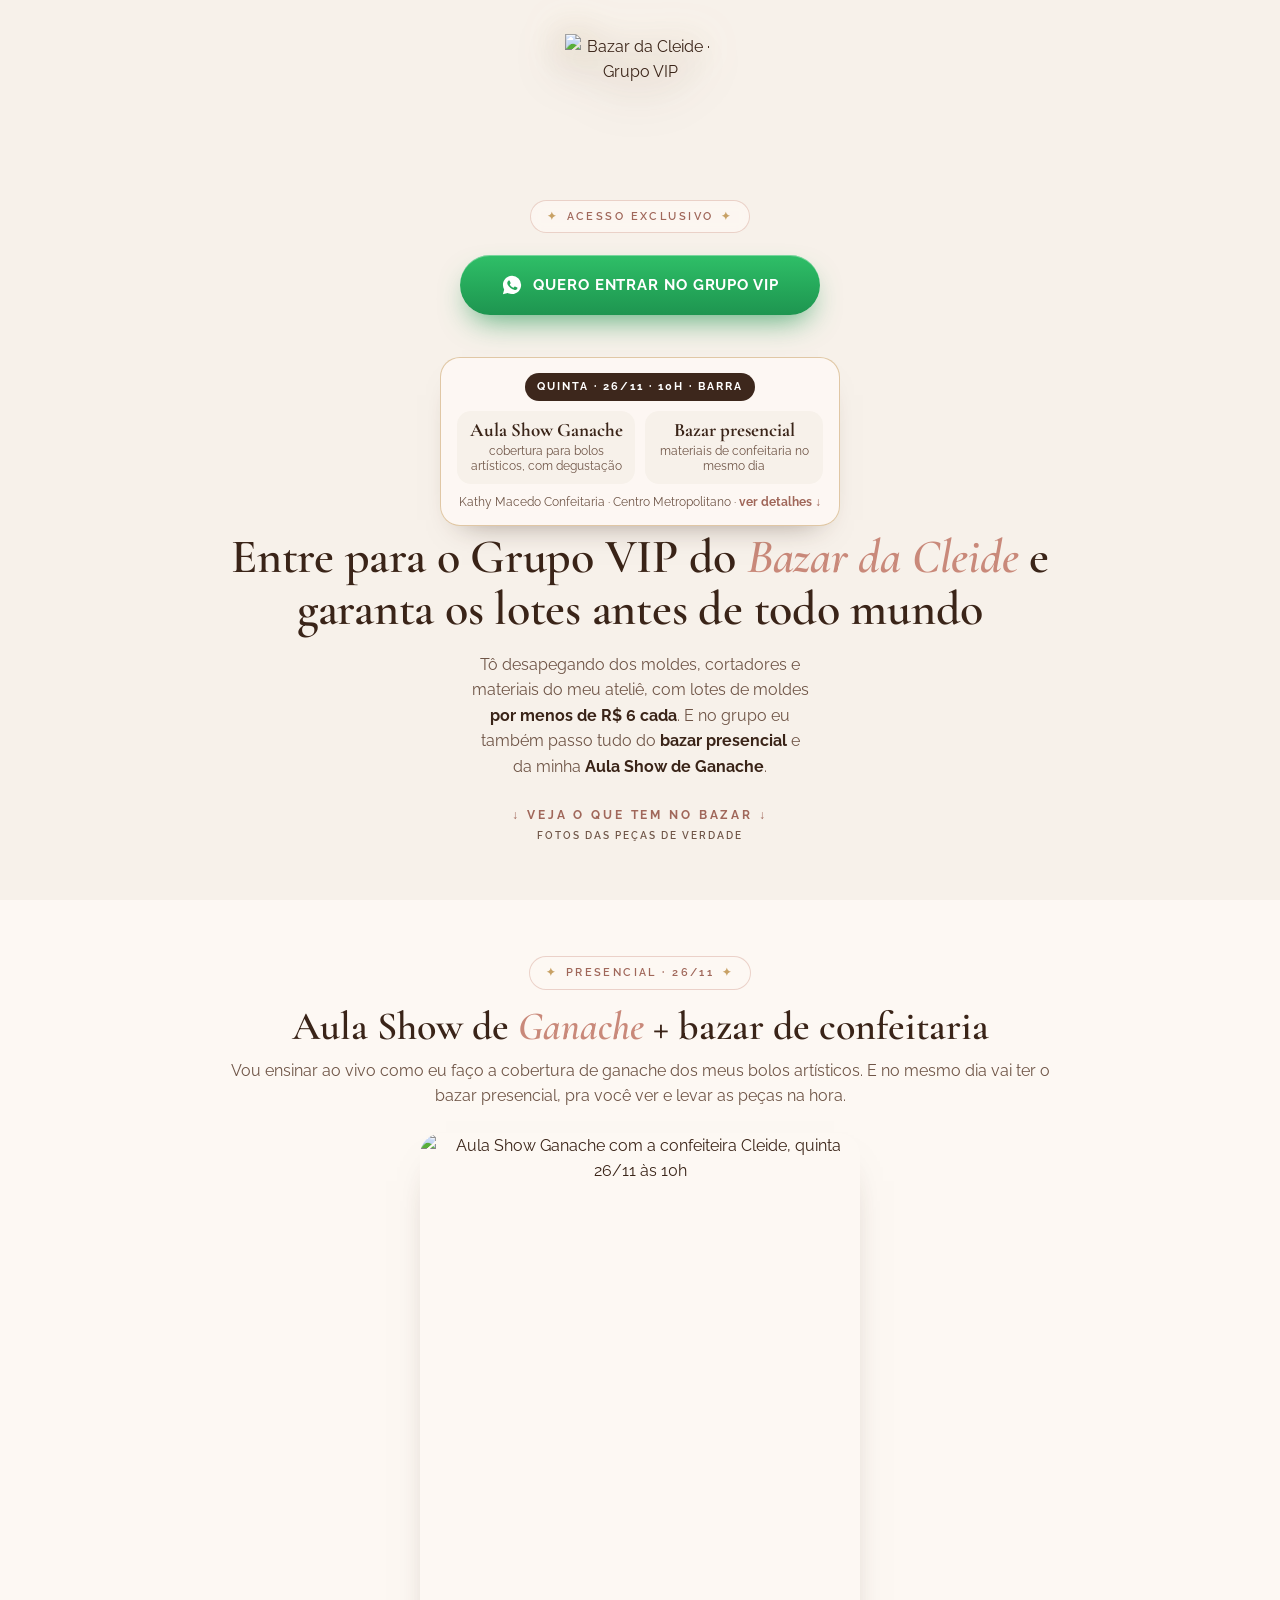
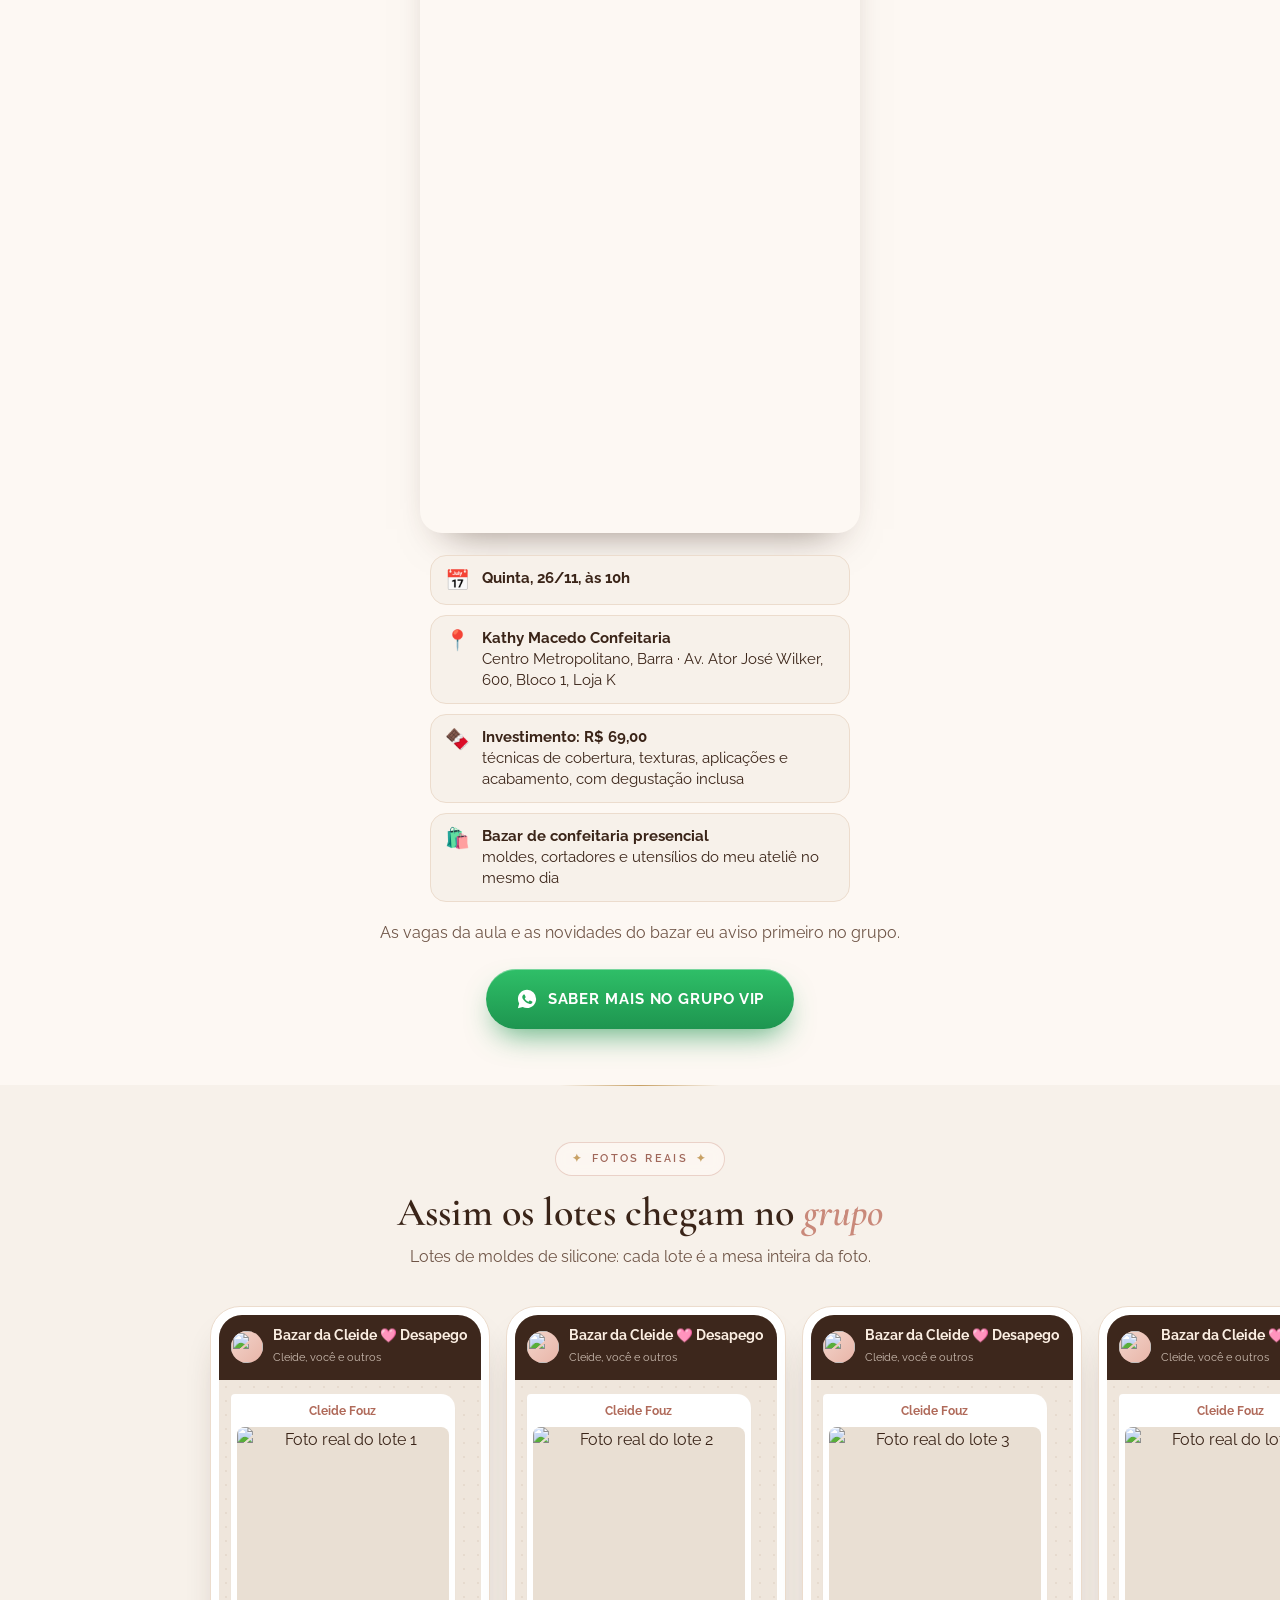
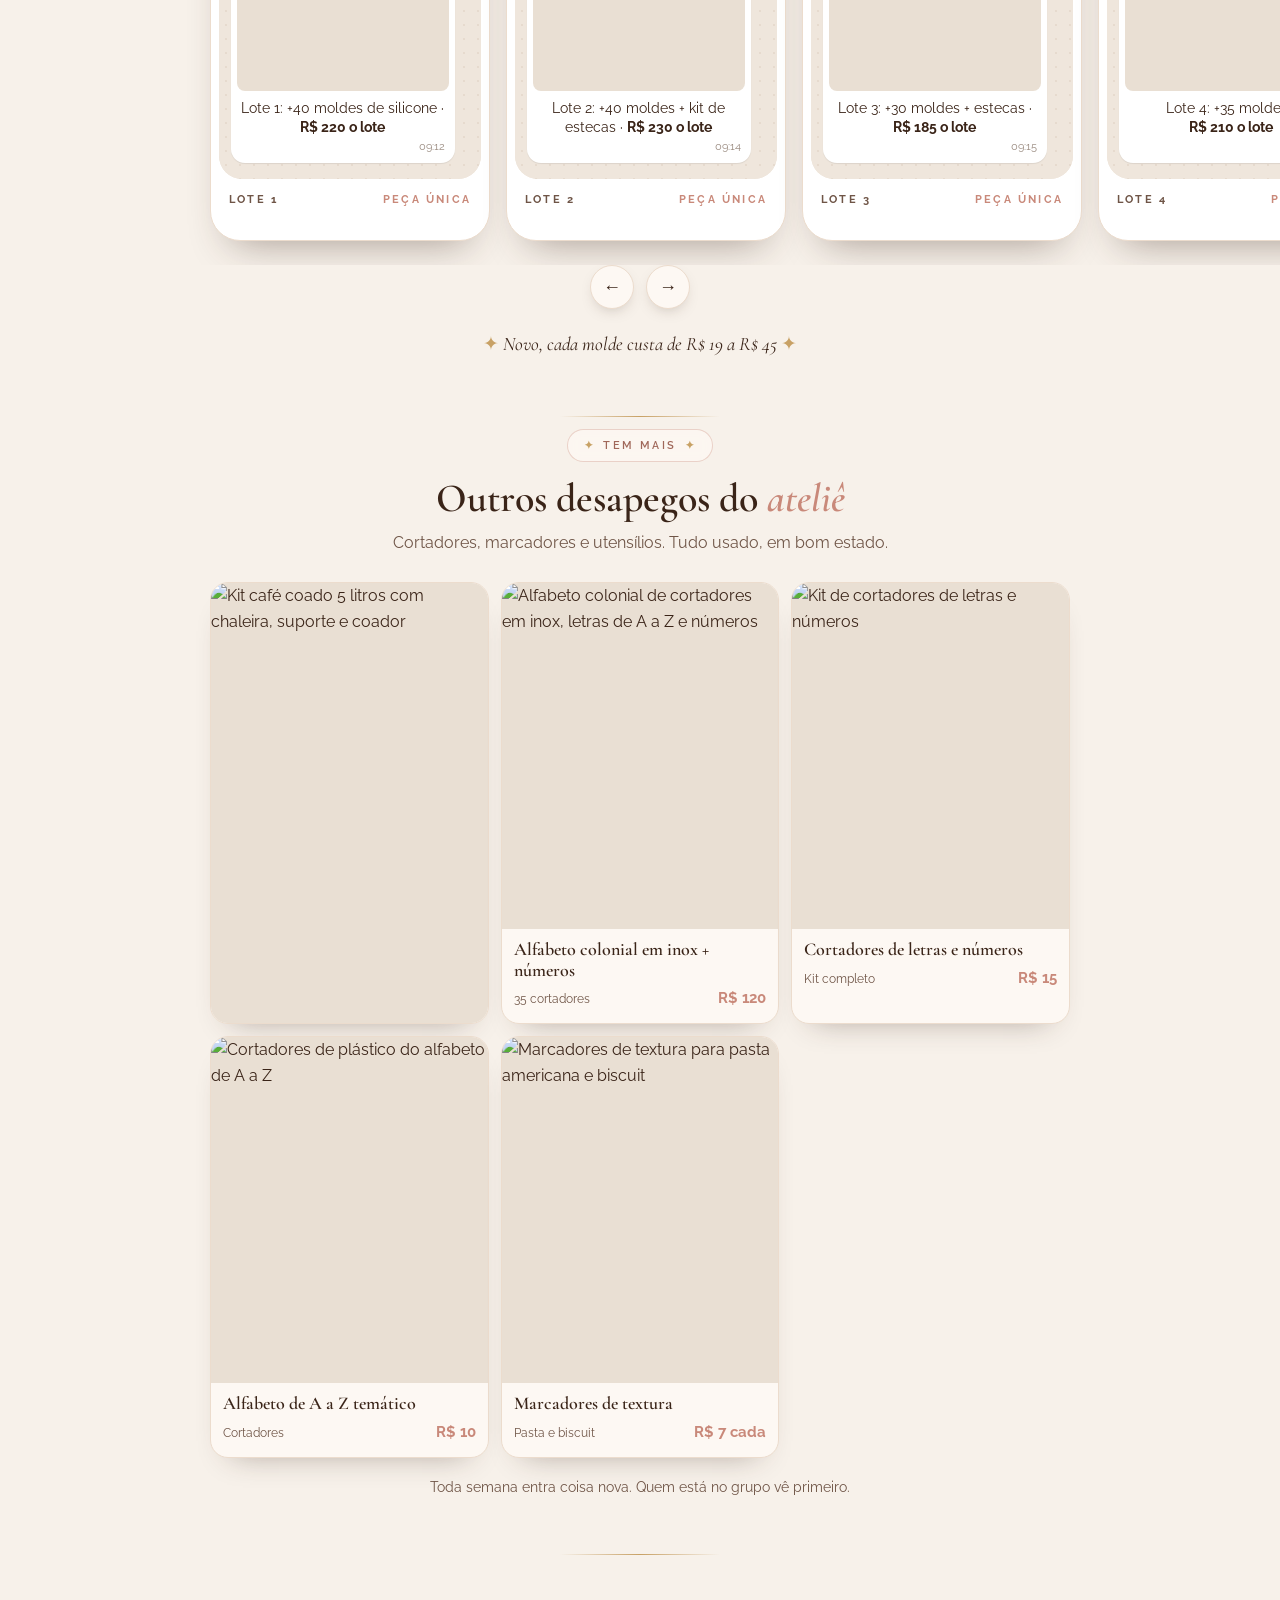
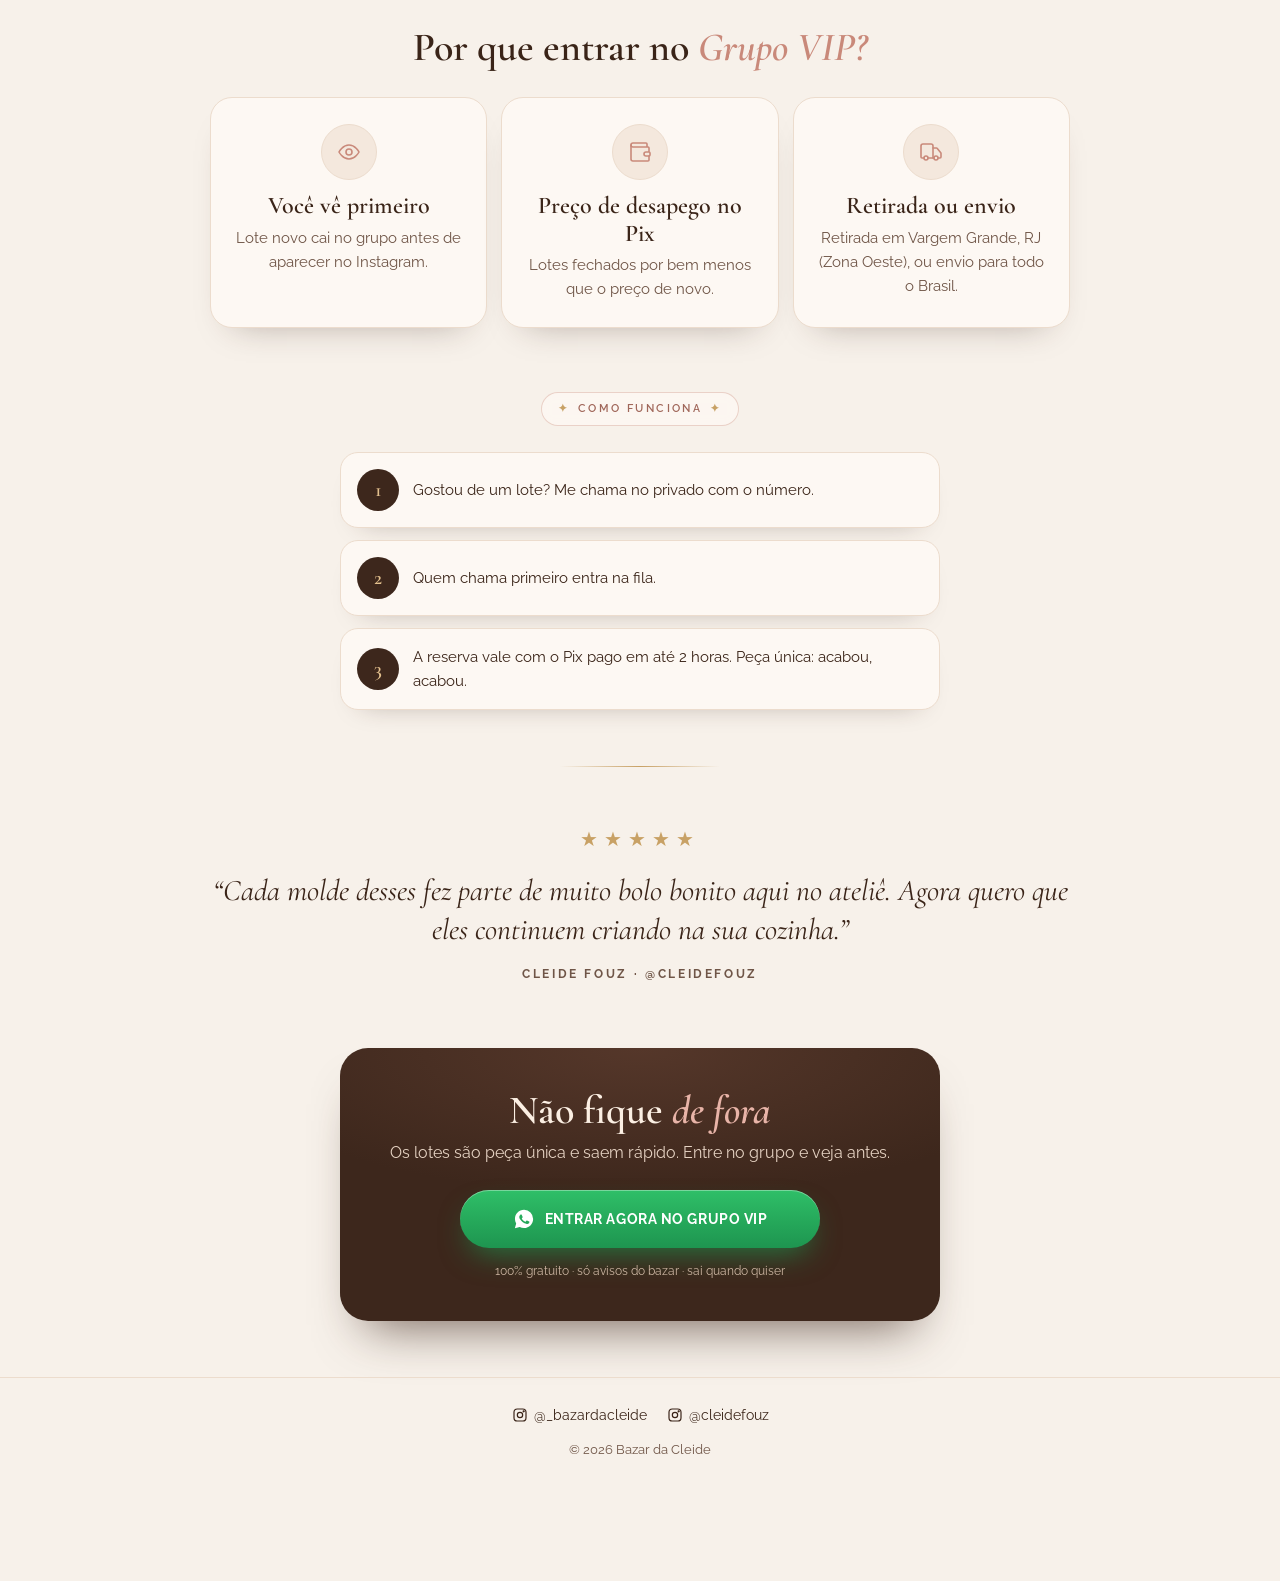
==== commit 05aa1b31: "Alfabeto inox: preço R$ 120 e foto nova Co-Authored-By: Claude Opus 5.5 <noreply@anthropic.com> Clau" ====
--- a/index.html
+++ b/index.html
@@ -263,7 +263,7 @@
     <p class="lede reveal">Cortadores, marcadores e utensílios. Tudo usado, em bom estado.</p>
     <div class="grid">
       <article class="item wide reveal"><img src="https://cdn.jsdelivr.net/gh/rkffilho-dev/bazar-da-cleide@abb714e/img/item-cafe.webp" width="432" height="540" alt="Kit café coado 5 litros com chaleira, suporte e coador" loading="lazy"><div><h3>Kit café coado 5 litros</h3><p style="display:block">Chaleira + suporte + coador. Ideal pra festa, igreja e evento.</p><p><span>Peça única</span><b>R$ 150</b></p></div></article>
-      <article class="item reveal"><img src="https://cdn.jsdelivr.net/gh/rkffilho-dev/bazar-da-cleide@abb714e/img/item-alfabeto-inox.webp" width="432" height="540" alt="Alfabeto colonial de cortadores em inox" loading="lazy"><div><h3>Alfabeto colonial em inox</h3><p><span>Não enferruja</span><b>R$ 90</b></p></div></article>
+      <article class="item reveal"><img src="https://cdn.jsdelivr.net/gh/rkffilho-dev/bazar-da-cleide@89b8724/img/item-alfabeto-inox-v2.webp" width="432" height="540" alt="Alfabeto colonial de cortadores em inox, letras de A a Z e números" loading="lazy"><div><h3>Alfabeto colonial em inox + números</h3><p><span>35 cortadores</span><b>R$ 120</b></p></div></article>
       <article class="item reveal"><img src="https://cdn.jsdelivr.net/gh/rkffilho-dev/bazar-da-cleide@abb714e/img/item-cortadores-letras-numeros.webp" width="432" height="540" alt="Kit de cortadores de letras e números" loading="lazy"><div><h3>Cortadores de letras e números</h3><p><span>Kit completo</span><b>R$ 15</b></p></div></article>
       <article class="item reveal"><img src="https://cdn.jsdelivr.net/gh/rkffilho-dev/bazar-da-cleide@abb714e/img/item-alfabeto-tematico.webp" width="432" height="540" alt="Cortadores de plástico do alfabeto de A a Z" loading="lazy"><div><h3>Alfabeto de A a Z temático</h3><p><span>Cortadores</span><b>R$ 10</b></p></div></article>
       <article class="item reveal"><img src="https://cdn.jsdelivr.net/gh/rkffilho-dev/bazar-da-cleide@abb714e/img/item-marcadores-textura.webp" width="432" height="540" alt="Marcadores de textura para pasta americana e biscuit" loading="lazy"><div><h3>Marcadores de textura</h3><p><span>Pasta e biscuit</span><b>R$ 7 cada</b></p></div></article>
